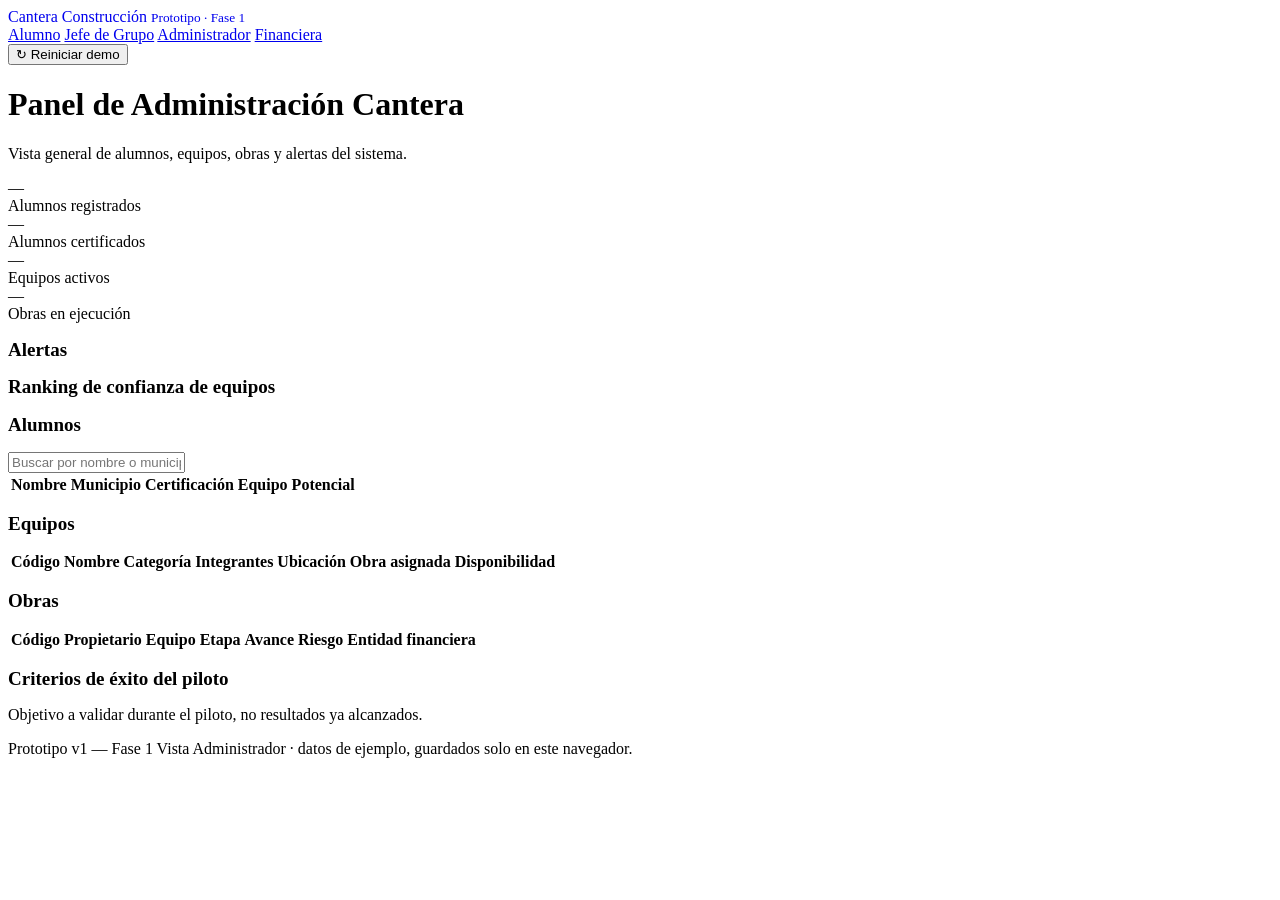
==== admin.html @ 1bd9206b "Add admin.html for administration panel" ====
<!DOCTYPE html>
<html lang="es-GT">
<head>
<meta charset="UTF-8">
<meta name="viewport" content="width=device-width, initial-scale=1.0">
<title>Vista Administrador — Cantera Construcción</title>
<link rel="stylesheet" href="styles.css">
</head>
<body>

<header class="site-header">
  <div class="wrap app-header-bar" style="justify-content:space-between">
    <a href="index.html" class="brand" style="text-decoration:none">Cantera Construcción <small>Prototipo · Fase 1</small></a>
    <div class="role-switch">
      <a href="alumno.html">Alumno</a>
      <a href="jefe.html">Jefe de Grupo</a>
      <a href="admin.html" class="active">Administrador</a>
      <a href="financiera.html">Financiera</a>
    </div>
    <button class="reset-demo-btn no-print">↻ Reiniciar demo</button>
  </div>
</header>

<div class="app-shell dense-view">
  <main class="app-main">
    <div class="wrap">

      <h1 class="section-title mt-8">Panel de Administración Cantera</h1>
      <p class="section-sub">Vista general de alumnos, equipos, obras y alertas del sistema.</p>

      <!-- MÉTRICAS ============================================ -->
      <div class="grid grid-4 mt-16">
        <div class="metric-card"><div class="num" id="m-alumnos">—</div><div class="label">Alumnos registrados</div></div>
        <div class="metric-card"><div class="num" id="m-certificados">—</div><div class="label">Alumnos certificados</div></div>
        <div class="metric-card"><div class="num" id="m-equipos">—</div><div class="label">Equipos activos</div></div>
        <div class="metric-card"><div class="num" id="m-obras">—</div><div class="label">Obras en ejecución</div></div>
      </div>

      <!-- ALERTAS ============================================= -->
      <div class="section" style="padding-bottom:0">
        <h2 class="section-title" style="font-size:19px">Alertas</h2>
        <div id="lista-alertas"></div>
      </div>

      <!-- RANKING DE EQUIPOS =================================== -->
      <div class="section" style="padding-bottom:0">
        <h2 class="section-title" style="font-size:19px">Ranking de confianza de equipos</h2>
        <div class="grid grid-3" id="ranking-equipos"></div>
      </div>

      <!-- ALUMNOS ============================================== -->
      <div class="section" style="padding-bottom:0">
        <div class="flex-between">
          <h2 class="section-title" style="font-size:19px">Alumnos</h2>
        </div>
        <div class="field" style="max-width:320px"><input type="text" id="buscador-alumnos" placeholder="Buscar por nombre o municipio…"></div>
        <div class="table-wrap">
          <table class="data-table">
            <thead><tr><th>Nombre</th><th>Municipio</th><th>Certificación</th><th>Equipo</th><th>Potencial</th></tr></thead>
            <tbody id="tabla-alumnos"></tbody>
          </table>
        </div>
      </div>

      <!-- EQUIPOS ============================================== -->
      <div class="section" style="padding-bottom:0">
        <h2 class="section-title" style="font-size:19px">Equipos</h2>
        <div class="table-wrap">
          <table class="data-table">
            <thead><tr><th>Código</th><th>Nombre</th><th>Categoría</th><th>Integrantes</th><th>Ubicación</th><th>Obra asignada</th><th>Disponibilidad</th></tr></thead>
            <tbody id="tabla-equipos"></tbody>
          </table>
        </div>
      </div>

      <!-- OBRAS ================================================ -->
      <div class="section">
        <h2 class="section-title" style="font-size:19px">Obras</h2>
        <div class="table-wrap">
          <table class="data-table">
            <thead><tr><th>Código</th><th>Propietario</th><th>Equipo</th><th>Etapa</th><th>Avance</th><th>Riesgo</th><th>Entidad financiera</th></tr></thead>
            <tbody id="tabla-obras"></tbody>
          </table>
        </div>
      </div>

      <!-- CRITERIOS DE ÉXITO ==================================== -->
      <div class="section" style="padding-top:0">
        <h2 class="section-title" style="font-size:19px">Criterios de éxito del piloto</h2>
        <ul class="success-criteria" id="success-list"></ul>
        <p class="hypothesis-note">Objetivo a validar durante el piloto, no resultados ya alcanzados.</p>
      </div>

    </div>
  </main>

  <footer class="app-footer">
    <span class="tag">Prototipo v1 — Fase 1</span> Vista Administrador · datos de ejemplo, guardados solo en este navegador.
  </footer>
</div>

<script src="data.js"></script>
<script src="common.js"></script>
<script src="admin.js"></script>
</body>
</html>
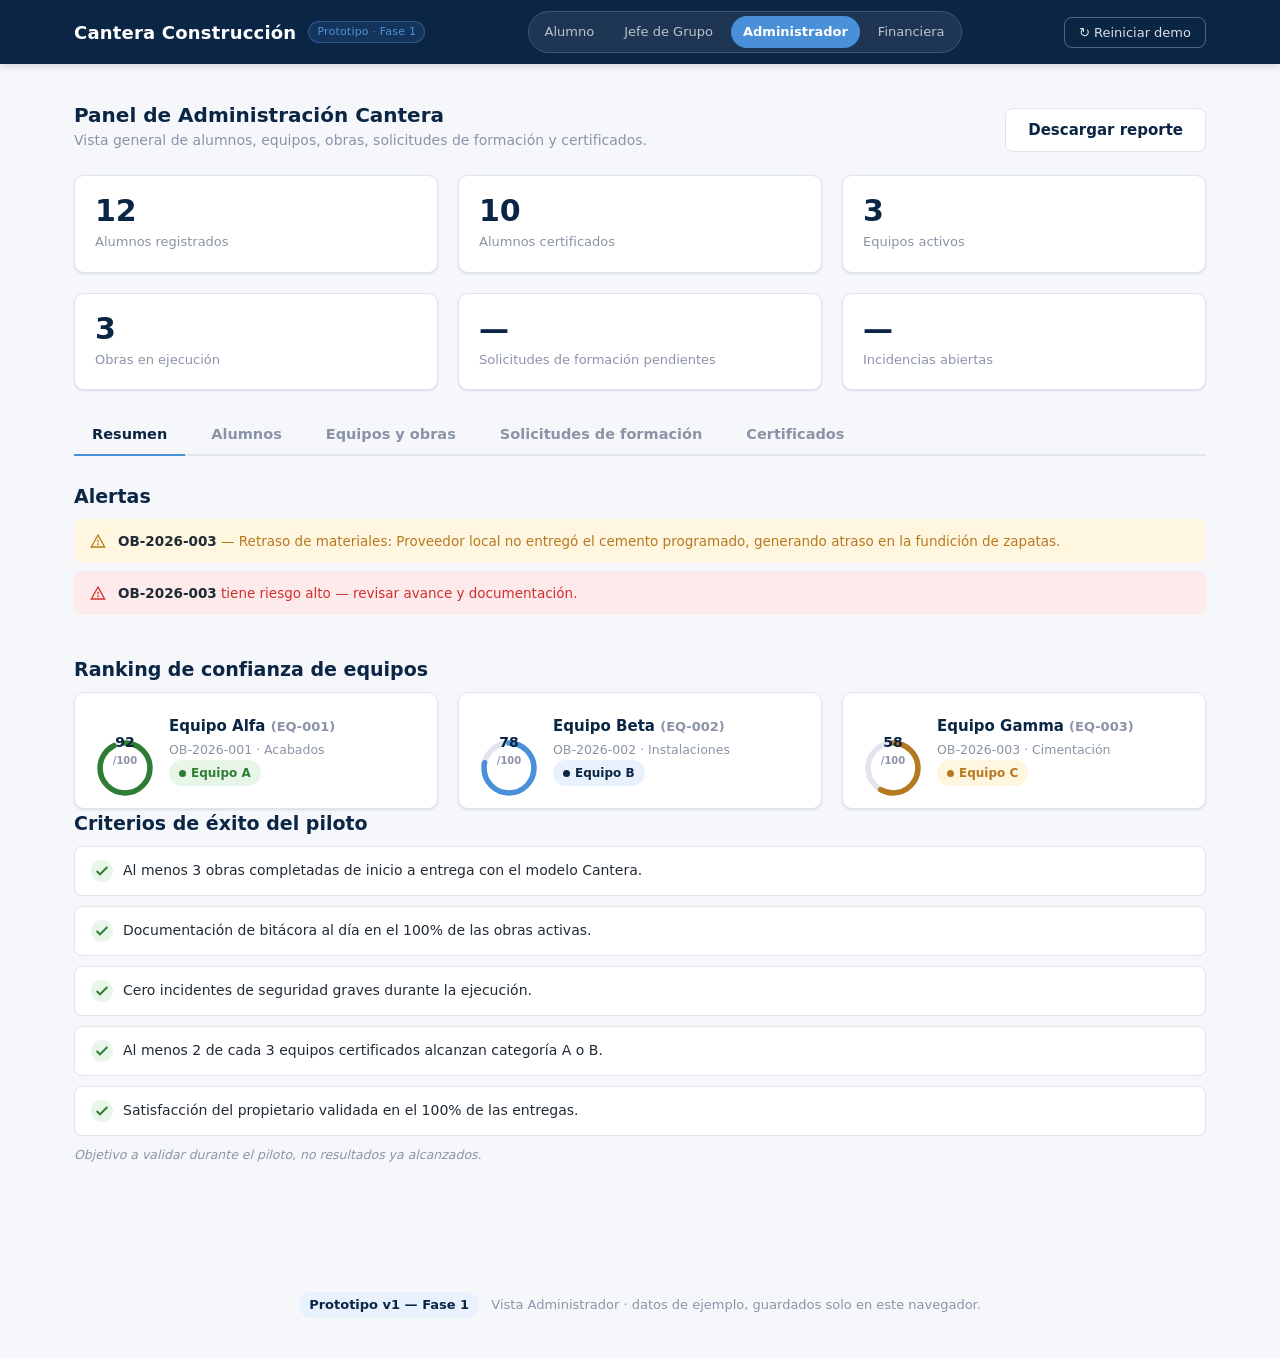
==== commit 29f599ab: "Update admin.html to improve layout and functionality" ====
--- a/admin.html
+++ b/admin.html
@@ -8,7 +8,7 @@
 </head>
 <body>
 
-<header class="site-header">
+<header class="site-header no-print">
   <div class="wrap app-header-bar" style="justify-content:space-between">
     <a href="index.html" class="brand" style="text-decoration:none">Cantera Construcción <small>Prototipo · Fase 1</small></a>
     <div class="role-switch">
@@ -22,79 +22,130 @@
 </header>
 
 <div class="app-shell dense-view">
-  <main class="app-main">
+  <main class="app-main no-print">
     <div class="wrap">
 
-      <h1 class="section-title mt-8">Panel de Administración Cantera</h1>
-      <p class="section-sub">Vista general de alumnos, equipos, obras y alertas del sistema.</p>
+      <div class="flex-between mt-8">
+        <div>
+          <h1 class="section-title mb-0">Panel de Administración Cantera</h1>
+          <p class="section-sub" style="margin-bottom:8px">Vista general de alumnos, equipos, obras, solicitudes de formación y certificados.</p>
+        </div>
+        <button id="btn-descargar-reporte" class="btn btn-secondary no-print">Descargar reporte</button>
+      </div>
 
       <!-- MÉTRICAS ============================================ -->
-      <div class="grid grid-4 mt-16">
+      <div class="grid grid-3 mt-16" id="grid-metricas">
         <div class="metric-card"><div class="num" id="m-alumnos">—</div><div class="label">Alumnos registrados</div></div>
         <div class="metric-card"><div class="num" id="m-certificados">—</div><div class="label">Alumnos certificados</div></div>
         <div class="metric-card"><div class="num" id="m-equipos">—</div><div class="label">Equipos activos</div></div>
         <div class="metric-card"><div class="num" id="m-obras">—</div><div class="label">Obras en ejecución</div></div>
+        <div class="metric-card"><div class="num" id="m-solicitudes">—</div><div class="label">Solicitudes de formación pendientes</div></div>
+        <div class="metric-card"><div class="num" id="m-incidencias">—</div><div class="label">Incidencias abiertas</div></div>
       </div>
 
-      <!-- ALERTAS ============================================= -->
-      <div class="section" style="padding-bottom:0">
-        <h2 class="section-title" style="font-size:19px">Alertas</h2>
-        <div id="lista-alertas"></div>
+      <!-- MENÚ DE PESTAÑAS ==================================== -->
+      <div class="tabs mt-24">
+        <button class="tab-btn active" data-tab="tab-resumen">Resumen</button>
+        <button class="tab-btn" data-tab="tab-alumnos">Alumnos</button>
+        <button class="tab-btn" data-tab="tab-equipos-obras">Equipos y obras</button>
+        <button class="tab-btn" data-tab="tab-solicitudes">Solicitudes de formación</button>
+        <button class="tab-btn" data-tab="tab-certificados">Certificados</button>
       </div>
 
-      <!-- RANKING DE EQUIPOS =================================== -->
-      <div class="section" style="padding-bottom:0">
-        <h2 class="section-title" style="font-size:19px">Ranking de confianza de equipos</h2>
-        <div class="grid grid-3" id="ranking-equipos"></div>
-      </div>
-
-      <!-- ALUMNOS ============================================== -->
-      <div class="section" style="padding-bottom:0">
-        <div class="flex-between">
-          <h2 class="section-title" style="font-size:19px">Alumnos</h2>
+      <!-- TAB: RESUMEN ======================================= -->
+      <div class="tab-panel active" id="tab-resumen">
+        <div class="section" style="padding-top:0;padding-bottom:0">
+          <h2 class="section-title" style="font-size:19px">Alertas</h2>
+          <div id="lista-alertas"></div>
         </div>
-        <div class="field" style="max-width:320px"><input type="text" id="buscador-alumnos" placeholder="Buscar por nombre o municipio…"></div>
-        <div class="table-wrap">
-          <table class="data-table">
-            <thead><tr><th>Nombre</th><th>Municipio</th><th>Certificación</th><th>Equipo</th><th>Potencial</th></tr></thead>
-            <tbody id="tabla-alumnos"></tbody>
-          </table>
+        <div class="section" style="padding-bottom:0">
+          <h2 class="section-title" style="font-size:19px">Ranking de confianza de equipos</h2>
+          <div class="grid grid-3" id="ranking-equipos"></div>
+        </div>
+        <div class="section" style="padding-top:0">
+          <h2 class="section-title" style="font-size:19px">Criterios de éxito del piloto</h2>
+          <ul class="success-criteria" id="success-list"></ul>
+          <p class="hypothesis-note">Objetivo a validar durante el piloto, no resultados ya alcanzados.</p>
         </div>
       </div>
 
-      <!-- EQUIPOS ============================================== -->
-      <div class="section" style="padding-bottom:0">
-        <h2 class="section-title" style="font-size:19px">Equipos</h2>
-        <div class="table-wrap">
-          <table class="data-table">
-            <thead><tr><th>Código</th><th>Nombre</th><th>Categoría</th><th>Integrantes</th><th>Ubicación</th><th>Obra asignada</th><th>Disponibilidad</th></tr></thead>
-            <tbody id="tabla-equipos"></tbody>
-          </table>
+      <!-- TAB: ALUMNOS ======================================== -->
+      <div class="tab-panel" id="tab-alumnos">
+        <div class="section" style="padding-top:0">
+          <div class="flex-between">
+            <h2 class="section-title" style="font-size:19px">Alumnos</h2>
+          </div>
+          <div class="field" style="max-width:320px"><input type="text" id="buscador-alumnos" placeholder="Buscar por nombre o municipio…"></div>
+          <div class="table-wrap">
+            <table class="data-table">
+              <thead><tr><th>Nombre</th><th>Municipio</th><th>Certificación</th><th>Equipo</th><th>Progreso</th><th>Potencial</th><th></th></tr></thead>
+              <tbody id="tabla-alumnos"></tbody>
+            </table>
+          </div>
         </div>
       </div>
 
-      <!-- OBRAS ================================================ -->
-      <div class="section">
-        <h2 class="section-title" style="font-size:19px">Obras</h2>
-        <div class="table-wrap">
-          <table class="data-table">
-            <thead><tr><th>Código</th><th>Propietario</th><th>Equipo</th><th>Etapa</th><th>Avance</th><th>Riesgo</th><th>Entidad financiera</th></tr></thead>
-            <tbody id="tabla-obras"></tbody>
-          </table>
+      <!-- TAB: EQUIPOS Y OBRAS ================================ -->
+      <div class="tab-panel" id="tab-equipos-obras">
+        <div class="section" style="padding-top:0;padding-bottom:0">
+          <h2 class="section-title" style="font-size:19px">Equipos</h2>
+          <div class="table-wrap">
+            <table class="data-table">
+              <thead><tr><th>Código</th><th>Nombre</th><th>Categoría</th><th>Integrantes</th><th>Ubicación</th><th>Obra asignada</th><th>Disponibilidad</th></tr></thead>
+              <tbody id="tabla-equipos"></tbody>
+            </table>
+          </div>
+        </div>
+        <div class="section" style="padding-top:0">
+          <h2 class="section-title" style="font-size:19px">Obras</h2>
+          <div class="table-wrap">
+            <table class="data-table">
+              <thead><tr><th>Código</th><th>Propietario</th><th>Equipo</th><th>Etapa</th><th>Avance</th><th>Riesgo</th><th>Entidad financiera</th></tr></thead>
+              <tbody id="tabla-obras"></tbody>
+            </table>
+          </div>
         </div>
       </div>
 
-      <!-- CRITERIOS DE ÉXITO ==================================== -->
-      <div class="section" style="padding-top:0">
-        <h2 class="section-title" style="font-size:19px">Criterios de éxito del piloto</h2>
-        <ul class="success-criteria" id="success-list"></ul>
-        <p class="hypothesis-note">Objetivo a validar durante el piloto, no resultados ya alcanzados.</p>
+      <!-- TAB: SOLICITUDES DE FORMACIÓN ======================= -->
+      <div class="tab-panel" id="tab-solicitudes">
+        <div class="section" style="padding-top:0">
+          <h2 class="section-title" style="font-size:19px">Solicitudes de formación adicional</h2>
+          <p class="section-sub" style="margin-bottom:16px">Cursos del catálogo solicitados por los alumnos desde su vista. Aprueba el inicio y marca su finalización.</p>
+          <div id="lista-solicitudes"></div>
+        </div>
+      </div>
+
+      <!-- TAB: CERTIFICADOS ==================================== -->
+      <div class="tab-panel" id="tab-certificados">
+        <div class="section" style="padding-top:0;padding-bottom:0">
+          <h2 class="section-title" style="font-size:19px">Certificación principal</h2>
+          <p class="section-sub" style="margin-bottom:16px">Alumnos que ya cuentan con el certificado avalado por Cantera Construcción.</p>
+          <div class="table-wrap">
+            <table class="data-table">
+              <thead><tr><th>Código de certificado</th><th>Alumno</th><th>Municipio</th><th>Nota promedio</th><th>Horas completadas</th></tr></thead>
+              <tbody id="tabla-certificados"></tbody>
+            </table>
+          </div>
+        </div>
+        <div class="section" style="padding-top:24px">
+          <h2 class="section-title" style="font-size:19px">Certificaciones de especialización</h2>
+          <p class="section-sub" style="margin-bottom:16px">Cursos adicionales del catálogo ya completados por los alumnos.</p>
+          <div class="table-wrap">
+            <table class="data-table">
+              <thead><tr><th>Código de certificado</th><th>Alumno</th><th>Curso</th><th>Nota</th><th>Fecha</th></tr></thead>
+              <tbody id="tabla-certificados-esp"></tbody>
+            </table>
+          </div>
+        </div>
       </div>
 
     </div>
   </main>
 
-  <footer class="app-footer">
+  <div class="only-print" id="reporte-imprimible"></div>
+
+  <footer class="app-footer no-print">
     <span class="tag">Prototipo v1 — Fase 1</span> Vista Administrador · datos de ejemplo, guardados solo en este navegador.
   </footer>
 </div>
--- a/styles.css
+++ b/styles.css
@@ -0,0 +1,822 @@
+/* =========================================================
+   CANTERA CONSTRUCCIÓN — HOJA DE ESTILOS COMPARTIDA
+   Prototipo v1 — Fase 1
+   Cero dependencias externas (sin CDN, sin fuentes externas).
+   Estructura del archivo (busca estos anclas al editar):
+   1. VARIABLES DE MARCA
+   2. RESET Y BASE
+   3. LAYOUT GENERAL
+   4. HEADER / NAV COMPARTIDO
+   5. BOTONES
+   6. TARJETAS
+   7. BADGES DE ESTADO
+   8. BARRAS DE PROGRESO
+   9. TABLAS
+   10. SCORE CIRCULAR (RANKING)
+   11. FORMULARIOS
+   12. LANDING PAGE (secciones públicas)
+   13. VISTAS MOBILE-FIRST (alumno / jefe de grupo)
+   14. VISTAS DESKTOP-FIRST (admin / financiera)
+   15. UTILIDADES
+   16. IMPRESIÓN (reporte descargable)
+   17. RESPONSIVE
+   ========================================================= */
+
+/* 1. VARIABLES DE MARCA ================================= */
+:root {
+  --navy: #0B2545;
+  --navy-dark: #081a33;
+  --sky: #4A90D9;
+  --sky-light: #E8F1FC;
+  --white: #FFFFFF;
+  --gray-bg: #F5F7FA;
+  --gray-border: #E1E6ED;
+  --gray-mid: #8A94A6;
+  --text: #212B36;
+  --green: #2E7D32;
+  --green-bg: #E8F5E9;
+  --yellow: #B7791F;
+  --yellow-bg: #FFF6E0;
+  --red: #D32F2F;
+  --red-bg: #FDEAEA;
+
+  --radius: 10px;
+  --shadow: 0 1px 3px rgba(11,37,69,0.08), 0 1px 2px rgba(11,37,69,0.06);
+  --shadow-lg: 0 8px 24px rgba(11,37,69,0.12);
+  --font: -apple-system, BlinkMacSystemFont, "Segoe UI", system-ui, Roboto, Helvetica, Arial, sans-serif;
+}
+
+/* 2. RESET Y BASE ======================================== */
+* { box-sizing: border-box; }
+html, body { margin: 0; padding: 0; }
+body {
+  font-family: var(--font);
+  color: var(--text);
+  background: var(--gray-bg);
+  line-height: 1.5;
+  -webkit-font-smoothing: antialiased;
+}
+h1, h2, h3, h4, p, ul, ol { margin: 0 0 0.6em 0; }
+a { color: var(--sky); text-decoration: none; }
+a:hover { text-decoration: underline; }
+img, svg { max-width: 100%; display: block; }
+button { font-family: inherit; cursor: pointer; }
+
+/* 3. LAYOUT GENERAL ====================================== */
+.wrap {
+  max-width: 1180px;
+  margin: 0 auto;
+  padding: 0 24px;
+}
+.section { padding: 64px 0; }
+.section-title {
+  font-size: 28px;
+  font-weight: 700;
+  color: var(--navy);
+  margin-bottom: 8px;
+}
+.section-sub {
+  color: var(--gray-mid);
+  font-size: 16px;
+  max-width: 640px;
+  margin-bottom: 36px;
+}
+.grid {
+  display: grid;
+  gap: 20px;
+}
+.grid-2 { grid-template-columns: repeat(2, 1fr); }
+.grid-3 { grid-template-columns: repeat(3, 1fr); }
+.grid-4 { grid-template-columns: repeat(4, 1fr); }
+
+/* 4. HEADER / NAV COMPARTIDO ============================= */
+.site-header {
+  background: var(--navy);
+  color: var(--white);
+  position: sticky;
+  top: 0;
+  z-index: 50;
+  box-shadow: 0 2px 8px rgba(0,0,0,0.15);
+}
+.site-header .wrap {
+  display: flex;
+  align-items: center;
+  justify-content: space-between;
+  height: 64px;
+}
+.brand {
+  font-weight: 800;
+  font-size: 18px;
+  color: var(--white);
+  letter-spacing: 0.2px;
+  display: flex;
+  align-items: center;
+  gap: 8px;
+}
+.brand small {
+  font-weight: 500;
+  font-size: 11px;
+  color: var(--sky);
+  background: rgba(74,144,217,0.15);
+  border: 1px solid rgba(74,144,217,0.4);
+  border-radius: 20px;
+  padding: 2px 8px;
+  margin-left: 4px;
+}
+.main-nav {
+  display: flex;
+  align-items: center;
+  gap: 22px;
+  font-size: 14px;
+}
+.main-nav a { color: rgba(255,255,255,0.85); }
+.main-nav a:hover { color: var(--white); text-decoration: none; }
+
+/* Selector de rol dentro de la app demo */
+.role-switch {
+  display: flex;
+  align-items: center;
+  gap: 6px;
+  background: rgba(255,255,255,0.08);
+  border: 1px solid rgba(255,255,255,0.15);
+  border-radius: 999px;
+  padding: 4px;
+}
+.role-switch a {
+  color: rgba(255,255,255,0.7);
+  font-size: 13px;
+  padding: 6px 12px;
+  border-radius: 999px;
+}
+.role-switch a.active {
+  background: var(--sky);
+  color: var(--white);
+  font-weight: 600;
+  text-decoration: none;
+}
+.role-switch a:hover { text-decoration: none; color: var(--white); }
+
+.app-header-bar {
+  display: flex;
+  align-items: center;
+  gap: 16px;
+}
+.reset-demo-btn {
+  background: transparent;
+  border: 1px solid rgba(255,255,255,0.3);
+  color: rgba(255,255,255,0.85);
+  font-size: 13px;
+  padding: 7px 14px;
+  border-radius: 8px;
+}
+.reset-demo-btn:hover { background: rgba(255,255,255,0.1); color: var(--white); }
+
+.app-footer {
+  text-align: center;
+  padding: 28px 0 40px;
+  color: var(--gray-mid);
+  font-size: 13px;
+}
+.app-footer .tag {
+  display: inline-block;
+  background: var(--sky-light);
+  color: var(--navy);
+  border-radius: 999px;
+  padding: 3px 10px;
+  font-weight: 600;
+  margin-right: 8px;
+}
+
+/* 5. BOTONES ============================================= */
+.btn {
+  display: inline-flex;
+  align-items: center;
+  justify-content: center;
+  gap: 8px;
+  border: none;
+  border-radius: 8px;
+  padding: 12px 22px;
+  font-size: 15px;
+  font-weight: 600;
+  text-decoration: none;
+  transition: transform 0.05s ease, box-shadow 0.15s ease;
+}
+.btn:hover { text-decoration: none; }
+.btn:active { transform: translateY(1px); }
+.btn-primary { background: var(--sky); color: var(--white); }
+.btn-primary:hover { background: #3d7fc4; }
+.btn-secondary { background: var(--white); color: var(--navy); border: 1.5px solid var(--gray-border); }
+.btn-secondary:hover { border-color: var(--sky); }
+.btn-ghost { background: transparent; color: var(--navy); border: 1.5px solid var(--navy); }
+.btn-lg { padding: 16px 30px; font-size: 16px; border-radius: 10px; }
+.btn-block { width: 100%; }
+.btn-sm { padding: 8px 14px; font-size: 13px; border-radius: 7px; }
+
+/* 6. TARJETAS ============================================ */
+.card {
+  background: var(--white);
+  border: 1px solid var(--gray-border);
+  border-radius: var(--radius);
+  box-shadow: var(--shadow);
+  padding: 22px;
+}
+.card-title {
+  font-size: 15px;
+  font-weight: 700;
+  color: var(--navy);
+  margin-bottom: 14px;
+  display: flex;
+  align-items: center;
+  gap: 8px;
+}
+.card-hover { transition: box-shadow 0.15s ease, transform 0.1s ease; }
+.card-hover:hover { box-shadow: var(--shadow-lg); transform: translateY(-2px); }
+
+.metric-card {
+  background: var(--white);
+  border: 1px solid var(--gray-border);
+  border-radius: var(--radius);
+  padding: 20px;
+  box-shadow: var(--shadow);
+}
+.metric-card .num {
+  font-size: 30px;
+  font-weight: 800;
+  color: var(--navy);
+  line-height: 1;
+  margin-bottom: 6px;
+}
+.metric-card .label {
+  font-size: 13px;
+  color: var(--gray-mid);
+  font-weight: 500;
+}
+
+.featured-card {
+  border: 1.5px solid var(--sky);
+  background: linear-gradient(180deg, var(--sky-light) 0%, var(--white) 60%);
+}
+
+/* 7. BADGES DE ESTADO ===================================== */
+.badge {
+  display: inline-flex;
+  align-items: center;
+  gap: 5px;
+  font-size: 12px;
+  font-weight: 700;
+  padding: 4px 10px;
+  border-radius: 999px;
+  white-space: nowrap;
+}
+.badge::before {
+  content: "";
+  width: 7px;
+  height: 7px;
+  border-radius: 50%;
+  background: currentColor;
+}
+.badge-green { background: var(--green-bg); color: var(--green); }
+.badge-yellow { background: var(--yellow-bg); color: var(--yellow); }
+.badge-red { background: var(--red-bg); color: var(--red); }
+.badge-gray { background: var(--gray-bg); color: var(--gray-mid); }
+.badge-sky { background: var(--sky-light); color: var(--navy); }
+
+/* 8. BARRAS DE PROGRESO ==================================== */
+.progress {
+  background: var(--gray-bg);
+  border-radius: 999px;
+  height: 10px;
+  overflow: hidden;
+  width: 100%;
+}
+.progress > span {
+  display: block;
+  height: 100%;
+  border-radius: 999px;
+  background: var(--sky);
+}
+.progress.green > span { background: var(--green); }
+.progress.yellow > span { background: var(--yellow); }
+.progress.red > span { background: var(--red); }
+.progress-row {
+  display: flex;
+  align-items: center;
+  gap: 10px;
+}
+.progress-row .progress { flex: 1; }
+.progress-row .pct { font-size: 13px; font-weight: 700; color: var(--navy); min-width: 38px; text-align: right; }
+
+/* 9. TABLAS =============================================== */
+.table-wrap { overflow-x: auto; border: 1px solid var(--gray-border); border-radius: var(--radius); background: var(--white); }
+table.data-table { width: 100%; border-collapse: collapse; font-size: 14px; min-width: 640px; }
+table.data-table th {
+  text-align: left;
+  background: var(--gray-bg);
+  color: var(--gray-mid);
+  font-size: 12px;
+  text-transform: uppercase;
+  letter-spacing: 0.4px;
+  padding: 12px 16px;
+  border-bottom: 1px solid var(--gray-border);
+}
+table.data-table td {
+  padding: 13px 16px;
+  border-bottom: 1px solid var(--gray-border);
+  vertical-align: middle;
+}
+table.data-table tr:last-child td { border-bottom: none; }
+table.data-table tr:hover td { background: var(--gray-bg); }
+
+/* 10. SCORE CIRCULAR (RANKING) ============================ */
+.score-ring { position: relative; width: 92px; height: 92px; }
+.score-ring svg { transform: rotate(-90deg); }
+.score-ring circle { fill: none; stroke-width: 9; }
+.score-ring .track { stroke: var(--gray-border); }
+.score-ring .value { stroke-linecap: round; transition: stroke-dasharray 0.4s ease; }
+.score-ring .num {
+  position: absolute; inset: 0;
+  display: flex; align-items: center; justify-content: center;
+  flex-direction: column;
+  font-weight: 800; color: var(--navy); font-size: 20px;
+}
+.score-ring .num small { font-size: 10px; font-weight: 600; color: var(--gray-mid); }
+.score-ring.sm { width: 56px; height: 56px; }
+.score-ring.sm .num { font-size: 14px; }
+
+/* 11. FORMULARIOS ========================================== */
+.field { margin-bottom: 16px; }
+.field label { display: block; font-size: 13px; font-weight: 600; color: var(--navy); margin-bottom: 6px; }
+.field input, .field select, .field textarea {
+  width: 100%;
+  border: 1.5px solid var(--gray-border);
+  border-radius: 8px;
+  padding: 11px 13px;
+  font-size: 14px;
+  font-family: inherit;
+  color: var(--text);
+  background: var(--white);
+}
+.field input:focus, .field select:focus, .field textarea:focus {
+  outline: none; border-color: var(--sky);
+}
+.field textarea { resize: vertical; min-height: 80px; }
+.field-hint { font-size: 12px; color: var(--gray-mid); margin-top: 5px; }
+.field-row { display: flex; gap: 14px; }
+.field-row .field { flex: 1; }
+.checkbox-row { display: flex; align-items: center; gap: 8px; font-size: 14px; }
+.checkbox-row input { width: auto; }
+
+/* 12. LANDING PAGE ========================================= */
+.hero {
+  background: linear-gradient(160deg, var(--navy) 0%, var(--navy-dark) 100%);
+  color: var(--white);
+  padding: 90px 0 80px;
+}
+.hero .eyebrow {
+  color: var(--sky);
+  font-weight: 700;
+  font-size: 13px;
+  text-transform: uppercase;
+  letter-spacing: 1px;
+  margin-bottom: 14px;
+}
+.hero h1 {
+  font-size: 42px;
+  line-height: 1.15;
+  max-width: 780px;
+  margin-bottom: 18px;
+  font-weight: 800;
+}
+.hero p.lead {
+  font-size: 18px;
+  color: rgba(255,255,255,0.82);
+  max-width: 620px;
+  margin-bottom: 30px;
+}
+.hero-ctas { display: flex; gap: 14px; flex-wrap: wrap; }
+
+.stat-strip {
+  background: var(--white);
+  border-bottom: 1px solid var(--gray-border);
+  padding: 26px 0;
+}
+.stat-strip .grid-4 > div { text-align: center; }
+.stat-strip .stat-num { font-size: 24px; font-weight: 800; color: var(--navy); }
+.stat-strip .stat-label { font-size: 12.5px; color: var(--gray-mid); }
+
+.risk-item {
+  display: flex;
+  gap: 12px;
+  align-items: flex-start;
+  padding: 16px;
+  background: var(--white);
+  border: 1px solid var(--gray-border);
+  border-radius: var(--radius);
+}
+.risk-item .icon {
+  flex-shrink: 0;
+  width: 34px; height: 34px;
+  border-radius: 8px;
+  background: var(--red-bg);
+  color: var(--red);
+  display: flex; align-items: center; justify-content: center;
+}
+.risk-item h4 { font-size: 14.5px; margin-bottom: 4px; color: var(--navy); }
+.risk-item p { font-size: 13.5px; color: var(--gray-mid); margin: 0; }
+
+.flow-steps {
+  display: grid;
+  grid-template-columns: repeat(5, 1fr);
+  gap: 14px;
+}
+.flow-step {
+  background: var(--white);
+  border: 1px solid var(--gray-border);
+  border-radius: var(--radius);
+  padding: 18px 14px;
+  text-align: center;
+  position: relative;
+}
+.flow-step .n {
+  width: 30px; height: 30px;
+  border-radius: 50%;
+  background: var(--navy);
+  color: var(--white);
+  font-weight: 700; font-size: 13px;
+  display: flex; align-items: center; justify-content: center;
+  margin: 0 auto 10px;
+}
+.flow-step h4 { font-size: 13.5px; margin-bottom: 4px; color: var(--navy); }
+.flow-step p { font-size: 12px; color: var(--gray-mid); margin: 0; }
+
+.tabs {
+  display: flex;
+  gap: 8px;
+  border-bottom: 2px solid var(--gray-border);
+  margin-bottom: 26px;
+}
+.tab-btn {
+  background: none; border: none;
+  padding: 12px 18px;
+  font-size: 14.5px;
+  font-weight: 600;
+  color: var(--gray-mid);
+  border-bottom: 2px solid transparent;
+  margin-bottom: -2px;
+}
+.tab-btn.active { color: var(--navy); border-bottom-color: var(--sky); }
+.tab-panel { display: none; }
+.tab-panel.active { display: block; }
+
+.ai-grid { display: grid; grid-template-columns: repeat(5, 1fr); gap: 16px; }
+.ai-item {
+  background: var(--white);
+  border: 1px solid var(--gray-border);
+  border-radius: var(--radius);
+  padding: 18px;
+  text-align: center;
+}
+.ai-item .icon { color: var(--sky); margin: 0 auto 10px; width: 30px; height: 30px; }
+.ai-item h4 { font-size: 13.5px; color: var(--navy); margin-bottom: 6px; }
+.ai-item p { font-size: 12px; color: var(--gray-mid); margin: 0; }
+.ai-note {
+  margin-top: 22px;
+  background: var(--sky-light);
+  border: 1px solid var(--sky);
+  border-radius: var(--radius);
+  padding: 16px 20px;
+  font-size: 14px;
+  color: var(--navy);
+  font-weight: 600;
+  text-align: center;
+}
+
+.featured-story {
+  display: grid;
+  grid-template-columns: 120px 1fr;
+  gap: 22px;
+  align-items: center;
+}
+.avatar {
+  width: 100px; height: 100px;
+  border-radius: 50%;
+  background: var(--sky);
+  color: var(--white);
+  font-size: 34px;
+  font-weight: 800;
+  display: flex; align-items: center; justify-content: center;
+}
+.avatar.sm { width: 44px; height: 44px; font-size: 16px; }
+
+.success-criteria { list-style: none; padding: 0; margin: 0; display: grid; gap: 10px; }
+.success-criteria li {
+  display: flex; align-items: center; gap: 10px;
+  background: var(--white);
+  border: 1px solid var(--gray-border);
+  border-radius: 8px;
+  padding: 13px 16px;
+  font-size: 14px;
+}
+.success-criteria li .check {
+  width: 22px; height: 22px; border-radius: 50%;
+  background: var(--green-bg); color: var(--green);
+  display: flex; align-items: center; justify-content: center;
+  flex-shrink: 0;
+}
+.hypothesis-note {
+  font-size: 12.5px;
+  color: var(--gray-mid);
+  font-style: italic;
+  margin-top: 10px;
+}
+
+.cta-band {
+  background: var(--navy);
+  color: var(--white);
+  padding: 70px 0;
+}
+.cta-band .card {
+  background: var(--white);
+  color: var(--text);
+  max-width: 560px;
+  margin: 0 auto;
+}
+
+.site-footer {
+  background: var(--navy-dark);
+  color: rgba(255,255,255,0.6);
+  padding: 34px 0;
+  font-size: 13px;
+}
+.site-footer .wrap { display: flex; justify-content: space-between; align-items: center; flex-wrap: wrap; gap: 10px; }
+
+/* 13. VISTAS MOBILE-FIRST (alumno / jefe de grupo) ========= */
+.app-shell { min-height: 100vh; display: flex; flex-direction: column; }
+.app-main { flex: 1; padding: 28px 0 60px; }
+
+.simple-view .card { margin-bottom: 18px; }
+.simple-view .btn-lg { font-size: 16px; }
+.module-item {
+  display: flex; align-items: center; gap: 14px;
+  padding: 14px;
+  border: 1px solid var(--gray-border);
+  border-radius: 10px;
+  margin-bottom: 10px;
+  background: var(--white);
+}
+.module-item .status-dot {
+  width: 34px; height: 34px; border-radius: 50%;
+  display: flex; align-items: center; justify-content: center;
+  flex-shrink: 0; font-size: 16px; font-weight: 800;
+}
+.module-item .status-dot.completado { background: var(--green-bg); color: var(--green); }
+.module-item .status-dot.en_curso { background: var(--yellow-bg); color: var(--yellow); }
+.module-item .status-dot.pendiente { background: var(--gray-bg); color: var(--gray-mid); }
+.module-item .info { flex: 1; }
+.module-item .info h4 { font-size: 14.5px; margin-bottom: 2px; color: var(--navy); }
+.module-item .info p { font-size: 12.5px; color: var(--gray-mid); margin: 0; }
+
+/* Acordeón de detalle de módulo (contenido + examen) */
+.module-block { margin-bottom: 10px; }
+.module-block .module-item { margin-bottom: 0; border-radius: 10px; }
+.module-block.expanded .module-item { border-radius: 10px 10px 0 0; border-bottom-color: transparent; }
+.module-detail {
+  display: none;
+  border: 1px solid var(--gray-border);
+  border-top: none;
+  border-radius: 0 0 10px 10px;
+  padding: 14px 16px 16px 62px;
+  background: var(--gray-bg);
+}
+.module-block.expanded .module-detail { display: block; }
+.content-item {
+  display: flex; align-items: center; gap: 10px;
+  padding: 8px 0;
+  font-size: 13.5px;
+  border-bottom: 1px dashed var(--gray-border);
+}
+.content-item:last-child { border-bottom: none; }
+.content-item .tag-tipo {
+  font-size: 10.5px; font-weight: 700; text-transform: uppercase; letter-spacing: 0.3px;
+  color: var(--sky); background: var(--sky-light);
+  padding: 3px 9px; border-radius: 999px;
+  flex-shrink: 0; min-width: 60px; text-align: center;
+}
+.content-item .dur { margin-left: auto; color: var(--gray-mid); font-size: 12px; flex-shrink: 0; }
+.exam-box {
+  margin-top: 12px;
+  padding: 12px 14px;
+  background: var(--white);
+  border: 1px solid var(--gray-border);
+  border-radius: 8px;
+}
+
+/* Catálogo de formaciones adicionales */
+.course-card {
+  background: var(--white);
+  border: 1px solid var(--gray-border);
+  border-radius: var(--radius);
+  padding: 18px;
+  display: flex; flex-direction: column; gap: 10px;
+}
+.course-card .course-head { display: flex; align-items: flex-start; gap: 12px; }
+.course-card .course-icon {
+  width: 40px; height: 40px; border-radius: 10px;
+  background: var(--sky-light); color: var(--sky);
+  display: flex; align-items: center; justify-content: center;
+  flex-shrink: 0;
+}
+.course-card h4 { font-size: 14.5px; color: var(--navy); margin-bottom: 2px; }
+.course-card .course-meta { font-size: 12px; color: var(--gray-mid); }
+.course-card .course-desc { font-size: 13px; color: var(--text); margin: 0; }
+.course-card .course-footer {
+  margin-top: auto;
+  display: flex; align-items: center; justify-content: space-between; gap: 10px;
+  flex-wrap: wrap;
+  padding-top: 4px;
+}
+
+/* Certificado (pantalla + versión imprimible / PDF) */
+.certificate {
+  border: 3px solid var(--navy);
+  border-radius: 14px;
+  padding: 40px 28px;
+  text-align: center;
+  background: linear-gradient(180deg, var(--sky-light) 0%, var(--white) 20%);
+  position: relative;
+}
+.certificate::before {
+  content: "";
+  position: absolute; inset: 8px;
+  border: 1px solid var(--sky);
+  border-radius: 8px;
+  pointer-events: none;
+}
+.certificate-seal {
+  width: 60px; height: 60px; margin: 0 auto 14px;
+  border-radius: 50%;
+  background: var(--navy); color: var(--white);
+  display: flex; align-items: center; justify-content: center;
+}
+.certificate-kicker { font-size: 13px; letter-spacing: 2px; color: var(--navy); font-weight: 800; margin-bottom: 4px; }
+.certificate-label { font-size: 14px; color: var(--gray-mid); margin-bottom: 18px; }
+.certificate-name { font-size: 27px; color: var(--navy); font-weight: 800; margin-bottom: 14px; }
+.certificate-body { font-size: 14.5px; max-width: 480px; margin: 0 auto 22px; color: var(--text); }
+.certificate-meta-row { display: flex; justify-content: center; gap: 40px; margin-bottom: 24px; flex-wrap: wrap; }
+.certificate-meta-row .label { display: block; font-size: 11px; text-transform: uppercase; letter-spacing: 0.4px; color: var(--gray-mid); font-weight: 700; margin-bottom: 4px; }
+.certificate-meta-row .value { display: block; font-size: 14px; color: var(--navy); font-weight: 700; }
+.certificate-sign { font-size: 12.5px; color: var(--gray-mid); border-top: 1px solid var(--gray-border); padding-top: 14px; margin-top: 6px; }
+
+.big-tap-btn {
+  display: flex; align-items: center; justify-content: center; gap: 10px;
+  width: 100%;
+  padding: 18px;
+  font-size: 16px;
+  font-weight: 700;
+  border-radius: 12px;
+  border: 2px solid var(--sky);
+  background: var(--sky-light);
+  color: var(--navy);
+  margin-bottom: 12px;
+}
+.big-tap-btn:hover { background: var(--sky); color: var(--white); }
+
+.stage-tracker { display: flex; flex-wrap: wrap; gap: 6px; }
+.stage-pill {
+  font-size: 12px;
+  padding: 7px 12px;
+  border-radius: 999px;
+  background: var(--gray-bg);
+  color: var(--gray-mid);
+  font-weight: 600;
+}
+.stage-pill.done { background: var(--green-bg); color: var(--green); }
+.stage-pill.current { background: var(--sky); color: var(--white); }
+
+.log-entry {
+  border-left: 3px solid var(--sky);
+  padding: 12px 16px;
+  background: var(--white);
+  border-radius: 0 8px 8px 0;
+  margin-bottom: 12px;
+  border-top: 1px solid var(--gray-border);
+  border-right: 1px solid var(--gray-border);
+  border-bottom: 1px solid var(--gray-border);
+}
+.log-entry .log-date { font-size: 12px; color: var(--gray-mid); font-weight: 700; }
+.log-entry .log-stage { font-size: 13.5px; font-weight: 700; color: var(--navy); margin: 2px 0 6px; }
+.log-entry p { font-size: 13.5px; margin: 0 0 6px; }
+.log-meta { display: flex; gap: 14px; flex-wrap: wrap; font-size: 12px; color: var(--gray-mid); }
+
+/* 14. VISTAS DESKTOP-FIRST (admin / financiera) ============ */
+.dense-view .section { padding: 32px 0; }
+.dense-view .section-title { font-size: 20px; }
+.dense-view .section-sub { margin-bottom: 20px; font-size: 14px; }
+
+.alert-item {
+  display: flex; align-items: center; gap: 12px;
+  padding: 12px 16px;
+  border-radius: 8px;
+  margin-bottom: 8px;
+  font-size: 13.5px;
+}
+.alert-item.high { background: var(--red-bg); color: var(--red); }
+.alert-item.medium { background: var(--yellow-bg); color: var(--yellow); }
+.alert-item strong { color: var(--text); }
+
+.team-rank-card { display: flex; align-items: center; gap: 16px; }
+.team-rank-card .info { flex: 1; }
+.team-rank-card h4 { font-size: 15px; color: var(--navy); margin-bottom: 4px; }
+.team-rank-card p { font-size: 12.5px; color: var(--gray-mid); margin: 0; }
+
+/* 15. UTILIDADES =========================================== */
+.flex { display: flex; }
+.flex-between { display: flex; align-items: center; justify-content: space-between; }
+.flex-center { display: flex; align-items: center; }
+.gap-8 { gap: 8px; } .gap-12 { gap: 12px; } .gap-16 { gap: 16px; } .gap-20 { gap: 20px; }
+.mt-8 { margin-top: 8px; } .mt-16 { margin-top: 16px; } .mt-24 { margin-top: 24px; } .mt-32 { margin-top: 32px; }
+.mb-0 { margin-bottom: 0; }
+.text-center { text-align: center; }
+.text-sm { font-size: 13px; }
+.text-mid { color: var(--gray-mid); }
+.divider { height: 1px; background: var(--gray-border); margin: 20px 0; }
+.only-print { display: none; }
+.pill-list { display: flex; flex-wrap: wrap; gap: 8px; }
+
+/* 16. IMPRESIÓN (reporte descargable) ====================== */
+@media print {
+  .site-header, .app-footer, .no-print, .site-footer { display: none !important; }
+  body { background: var(--white); }
+  .only-print { display: block; }
+  .section { padding: 12px 0; }
+  .card { box-shadow: none; border: 1px solid #ccc; }
+  .wrap { max-width: 100%; padding: 0; }
+}
+
+/* 17. RESPONSIVE ============================================ */
+@media (max-width: 960px) {
+  .grid-4 { grid-template-columns: repeat(2, 1fr); }
+  .grid-3 { grid-template-columns: 1fr; }
+  .flow-steps { grid-template-columns: repeat(2, 1fr); }
+  .ai-grid { grid-template-columns: repeat(2, 1fr); }
+  .main-nav { display: none; }
+  .hero h1 { font-size: 32px; }
+}
+@media (max-width: 640px) {
+  .grid-2, .grid-4 { grid-template-columns: 1fr; }
+  .hero h1 { font-size: 28px; }
+  .hero { padding: 50px 0 46px; }
+  .featured-story { grid-template-columns: 1fr; text-align: center; }
+  .avatar { margin: 0 auto; }
+  .field-row { flex-direction: column; gap: 0; }
+
+  /* Tablas de datos (Admin / Financiera) -> tarjetas apiladas.
+     Cada <td> recibe un atributo data-label desde el JS de la
+     página; en este ancho la tabla se convierte en una lista
+     de tarjetas por fila, mostrando "Etiqueta: valor". */
+  .table-wrap { border: none; background: none; overflow: visible; }
+  table.data-table { min-width: 0; }
+  table.data-table thead { display: none; }
+  table.data-table, table.data-table tbody, table.data-table tr, table.data-table td {
+    display: block;
+    width: 100%;
+  }
+  table.data-table tr {
+    background: var(--white);
+    border: 1px solid var(--gray-border);
+    border-radius: var(--radius);
+    box-shadow: var(--shadow);
+    margin-bottom: 12px;
+    overflow: hidden;
+  }
+  table.data-table tr:hover td { background: none; }
+  table.data-table td {
+    display: flex;
+    align-items: center;
+    justify-content: space-between;
+    gap: 14px;
+    padding: 10px 16px;
+    border-bottom: 1px solid var(--gray-border);
+    text-align: right;
+  }
+  table.data-table td:last-child { border-bottom: none; }
+  table.data-table td::before {
+    content: attr(data-label);
+    flex-shrink: 0;
+    font-size: 11px;
+    font-weight: 700;
+    text-transform: uppercase;
+    letter-spacing: 0.3px;
+    color: var(--gray-mid);
+    text-align: left;
+  }
+  table.data-table td:first-child {
+    justify-content: flex-start;
+    background: var(--gray-bg);
+    font-weight: 700;
+    font-size: 14.5px;
+    color: var(--navy);
+    text-align: left;
+  }
+  table.data-table td:first-child::before { content: none; }
+}
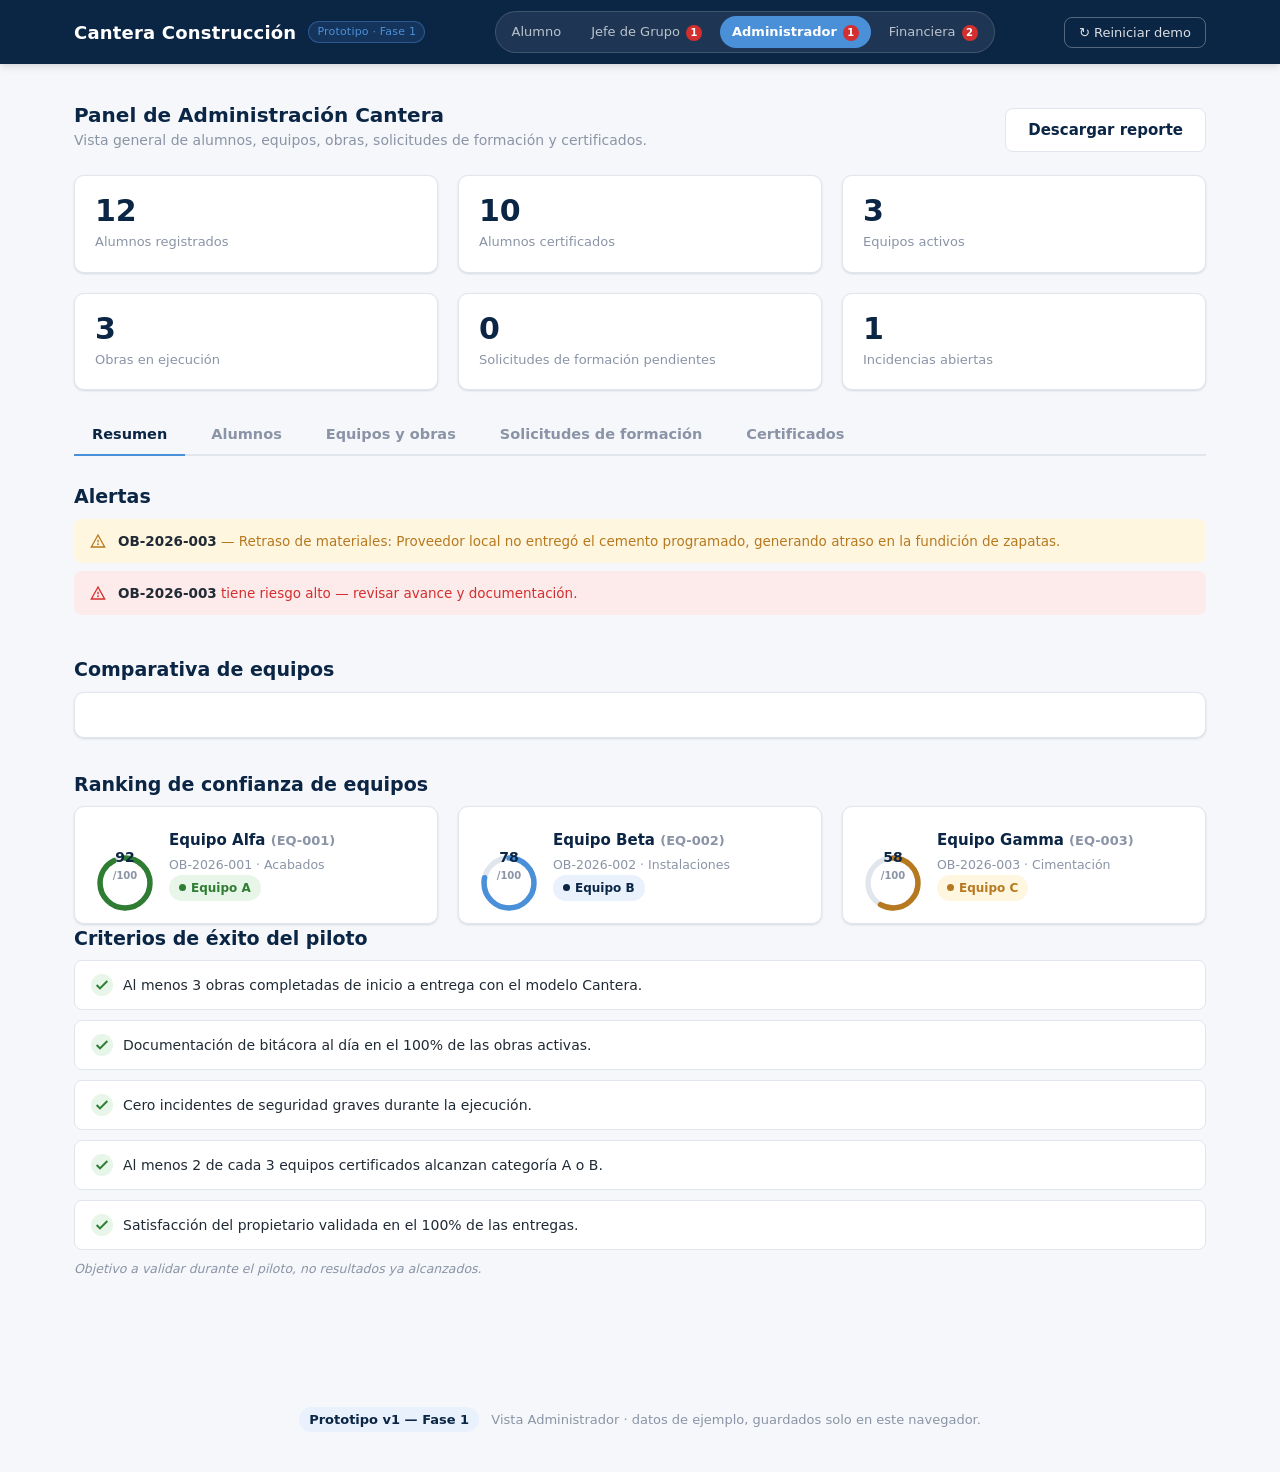
==== commit 5efb8121: "Add comparative teams section to admin.html" ====
--- a/admin.html
+++ b/admin.html
@@ -57,6 +57,10 @@
         <div class="section" style="padding-top:0;padding-bottom:0">
           <h2 class="section-title" style="font-size:19px">Alertas</h2>
           <div id="lista-alertas"></div>
+        </div>
+        <div class="section" style="padding-bottom:0">
+          <h2 class="section-title" style="font-size:19px">Comparativa de equipos</h2>
+          <div class="card" id="comparativa-equipos"></div>
         </div>
         <div class="section" style="padding-bottom:0">
           <h2 class="section-title" style="font-size:19px">Ranking de confianza de equipos</h2>
--- a/styles.css
+++ b/styles.css
@@ -728,6 +728,80 @@
 .team-rank-card .info { flex: 1; }
 .team-rank-card h4 { font-size: 15px; color: var(--navy); margin-bottom: 4px; }
 .team-rank-card p { font-size: 12.5px; color: var(--gray-mid); margin: 0; }
+
+/* 14.5 NOTIFICACIONES DE NAV Y GRÁFICAS ==================== */
+.nav-badge {
+  display: inline-flex;
+  align-items: center;
+  justify-content: center;
+  min-width: 16px;
+  height: 16px;
+  padding: 0 4px;
+  border-radius: 999px;
+  background: var(--red);
+  color: var(--white);
+  font-size: 10px;
+  font-weight: 800;
+  margin-left: 6px;
+  line-height: 1;
+}
+
+.bar-chart {
+  display: flex;
+  align-items: flex-end;
+  gap: 18px;
+  height: 180px;
+  padding: 26px 6px 0;
+}
+.bar-chart .bar-col {
+  flex: 1;
+  display: flex;
+  flex-direction: column;
+  align-items: center;
+  justify-content: flex-end;
+  height: 100%;
+}
+.bar-chart .bar {
+  width: 100%;
+  max-width: 56px;
+  min-height: 3px;
+  border-radius: 6px 6px 0 0;
+  background: var(--sky);
+  position: relative;
+}
+.bar-chart .bar .bar-value {
+  position: absolute;
+  top: -22px;
+  left: 0;
+  right: 0;
+  text-align: center;
+  font-size: 12px;
+  font-weight: 800;
+  color: var(--navy);
+}
+.bar-chart .bar-col .bar-label {
+  margin-top: 8px;
+  font-size: 12px;
+  color: var(--gray-mid);
+  text-align: center;
+}
+.bar-chart .bar.green { background: var(--green); }
+.bar-chart .bar.yellow { background: var(--yellow); }
+.bar-chart .bar.red { background: var(--red); }
+
+.line-chart-wrap {
+  background: var(--white);
+  border: 1px solid var(--gray-border);
+  border-radius: var(--radius);
+  padding: 16px;
+}
+.line-chart-empty {
+  font-size: 13px;
+  color: var(--gray-mid);
+  text-align: center;
+  padding: 30px 0;
+  margin: 0;
+}
 
 /* 15. UTILIDADES =========================================== */
 .flex { display: flex; }
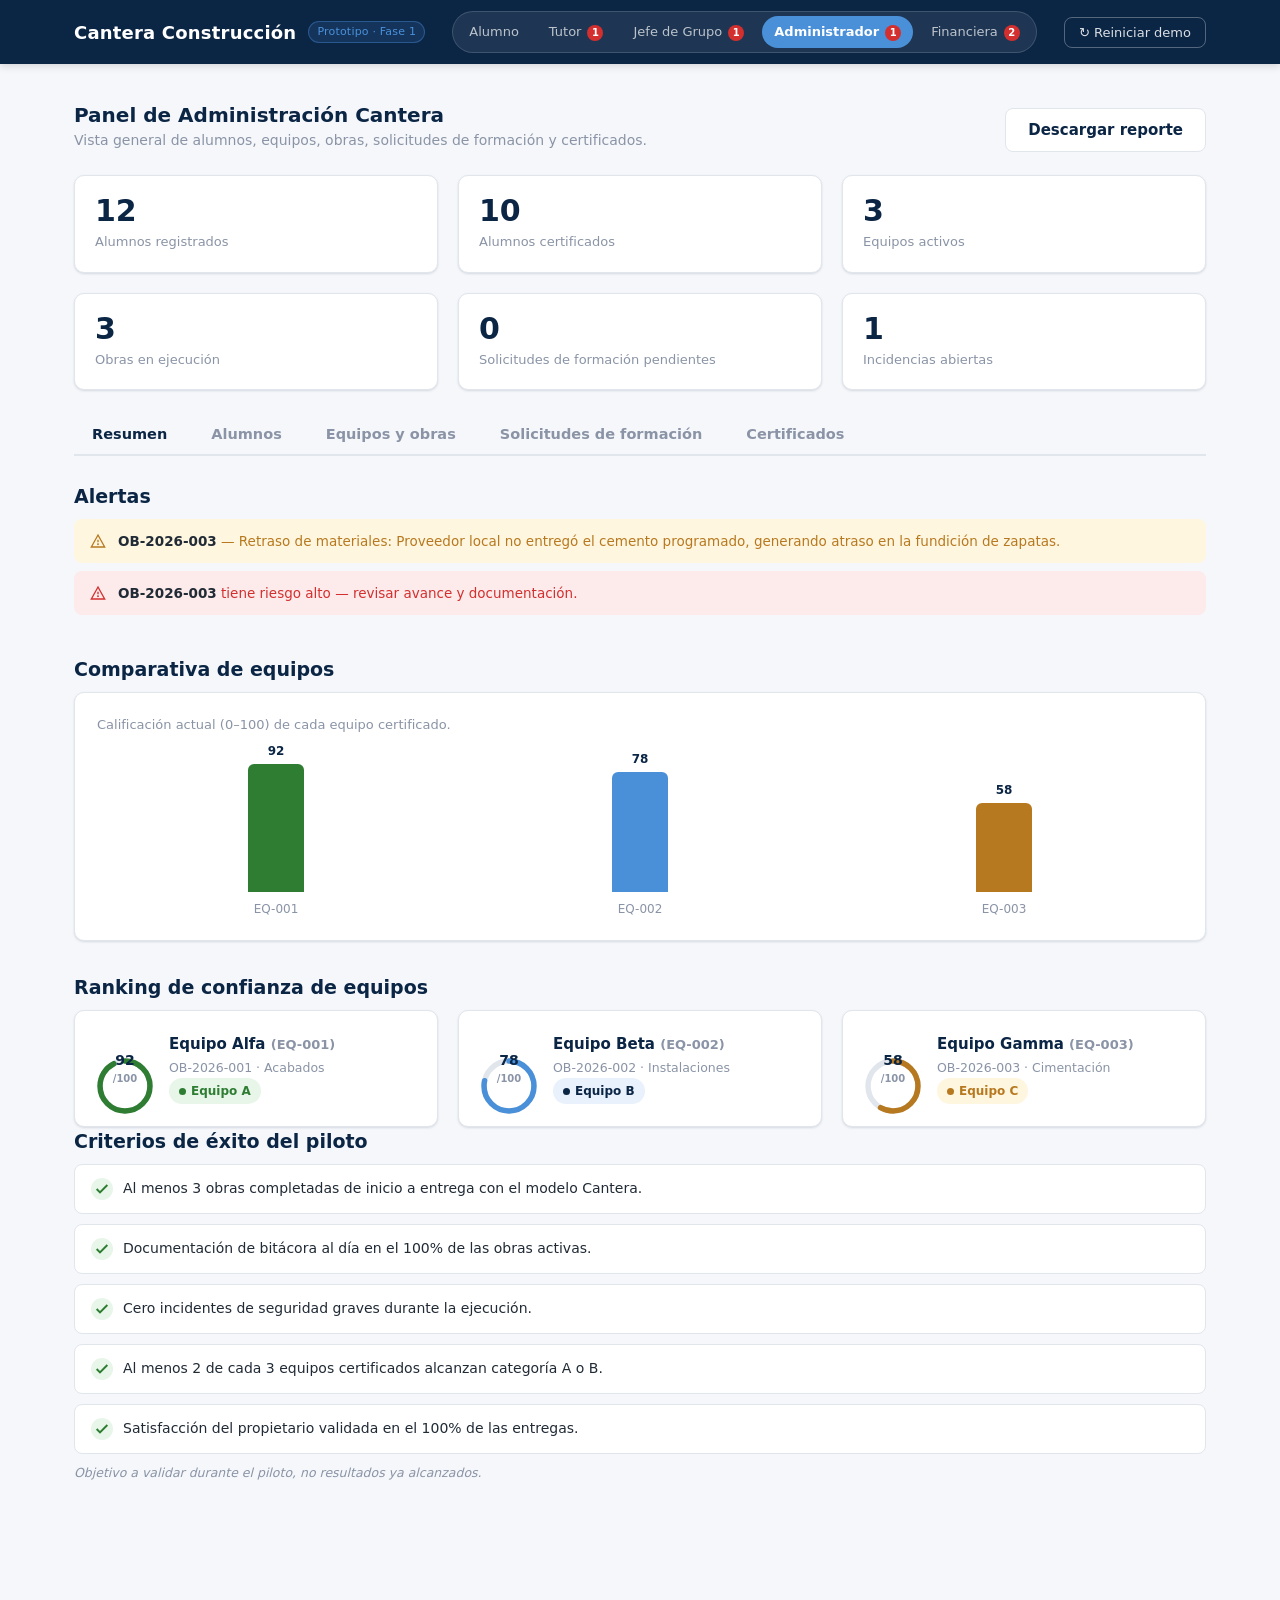
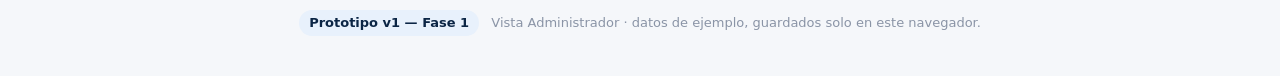
==== commit 256826d4: "Add link to Tutor in admin.html" ====
--- a/admin.html
+++ b/admin.html
@@ -13,6 +13,7 @@
     <a href="index.html" class="brand" style="text-decoration:none">Cantera Construcción <small>Prototipo · Fase 1</small></a>
     <div class="role-switch">
       <a href="alumno.html">Alumno</a>
+      <a href="tutor.html">Tutor</a>
       <a href="jefe.html">Jefe de Grupo</a>
       <a href="admin.html" class="active">Administrador</a>
       <a href="financiera.html">Financiera</a>
--- a/styles.css
+++ b/styles.css
@@ -20,6 +20,8 @@
    15. UTILIDADES
    16. IMPRESIÓN (reporte descargable)
    17. RESPONSIVE
+   18. ASISTENTE DE CHAT (alumno)
+   19. TUTORES Y MENSAJERÍA
    ========================================================= */
 
 /* 1. VARIABLES DE MARCA ================================= */
@@ -454,7 +456,10 @@
   gap: 8px;
   border-bottom: 2px solid var(--gray-border);
   margin-bottom: 26px;
-}
+  overflow-x: auto;
+  -webkit-overflow-scrolling: touch;
+}
+.tabs .tab-btn { flex-shrink: 0; white-space: nowrap; }
 .tab-btn {
   background: none; border: none;
   padding: 12px 18px;
@@ -550,6 +555,127 @@
 }
 .site-footer .wrap { display: flex; justify-content: space-between; align-items: center; flex-wrap: wrap; gap: 10px; }
 
+/* 12.5 LANDING — NOSOTROS Y PLATAFORMA ===================== */
+.about-narrative {
+  max-width: 780px;
+  font-size: 15.5px;
+  color: var(--text);
+  line-height: 1.7;
+  margin-bottom: 32px;
+}
+.about-grid { display: grid; grid-template-columns: repeat(2, 1fr); gap: 20px; }
+.about-card {
+  background: var(--white);
+  border: 1px solid var(--gray-border);
+  border-radius: var(--radius);
+  padding: 26px 28px;
+}
+.about-card .tag-label {
+  display: inline-block;
+  font-size: 11px;
+  font-weight: 700;
+  text-transform: uppercase;
+  letter-spacing: .05em;
+  color: var(--sky);
+  margin-bottom: 10px;
+}
+.about-card h3 { color: var(--navy); font-size: 19px; margin-bottom: 10px; }
+.about-card p { font-size: 14px; color: var(--gray-mid); margin: 0; line-height: 1.65; }
+
+.platform-grid {
+  display: grid;
+  grid-template-columns: repeat(2, 1fr);
+  gap: 26px;
+  margin-top: 8px;
+}
+.platform-card {
+  background: var(--white);
+  border: 1px solid var(--gray-border);
+  border-radius: 14px;
+  overflow: hidden;
+  box-shadow: var(--shadow-lg);
+  display: flex;
+  flex-direction: column;
+}
+.platform-card.wide { grid-column: 1 / -1; }
+.platform-card.wide .browser-mock-body { flex-direction: row; flex-wrap: wrap; justify-content: center; }
+.browser-mock-bar {
+  display: flex;
+  align-items: center;
+  gap: 6px;
+  padding: 10px 14px;
+  background: #e7eaee;
+  border-bottom: 1px solid var(--gray-border);
+}
+.browser-mock-dot { width: 8px; height: 8px; border-radius: 50%; display: inline-block; }
+.browser-mock-dot.red { background: #ff5f57; }
+.browser-mock-dot.yellow { background: #febc2e; }
+.browser-mock-dot.green { background: #28c840; }
+.browser-mock-url {
+  margin-left: 8px;
+  background: var(--white);
+  border-radius: 6px;
+  padding: 4px 12px;
+  font-size: 11px;
+  color: var(--gray-mid);
+  flex: 1;
+  white-space: nowrap;
+  overflow: hidden;
+  text-overflow: ellipsis;
+}
+.browser-mock-body {
+  padding: 18px;
+  min-height: 220px;
+  background: var(--gray-bg);
+  display: flex;
+  flex-direction: column;
+  align-items: center;
+  justify-content: center;
+  gap: 12px;
+}
+.browser-mock-body .bar-chart,
+.browser-mock-body .line-chart-wrap { width: 100%; }
+.browser-mock-body .line-chart-wrap { border: none; background: transparent; padding: 0; }
+
+.platform-card-info { padding: 22px 24px 26px; }
+.platform-card-info .role-tag {
+  display: inline-block;
+  font-size: 11px;
+  font-weight: 700;
+  text-transform: uppercase;
+  letter-spacing: .05em;
+  color: var(--sky);
+  margin-bottom: 6px;
+}
+.platform-card-info h3 { color: var(--navy); font-size: 18px; margin-bottom: 12px; }
+.platform-card-info ul { list-style: none; padding: 0; margin: 0 0 20px; display: grid; gap: 8px; }
+.platform-card-info ul li {
+  font-size: 13.5px;
+  color: var(--gray-mid);
+  padding-left: 20px;
+  position: relative;
+}
+.platform-card-info ul li::before {
+  content: "";
+  position: absolute;
+  left: 0; top: 7px;
+  width: 6px; height: 6px;
+  border-radius: 50%;
+  background: var(--sky);
+}
+
+.mini-kpi-row { display: flex; gap: 10px; width: 100%; }
+.mini-kpi {
+  flex: 1;
+  background: var(--white);
+  border: 1px solid var(--gray-border);
+  border-radius: 8px;
+  padding: 10px 8px;
+  text-align: center;
+}
+.mini-kpi .num { font-size: 19px; font-weight: 800; color: var(--navy); line-height: 1.2; }
+.mini-kpi .label { font-size: 10px; color: var(--gray-mid); margin-top: 2px; }
+
 /* 13. VISTAS MOBILE-FIRST (alumno / jefe de grupo) ========= */
 .app-shell { min-height: 100vh; display: flex; flex-direction: column; }
 .app-main { flex: 1; padding: 28px 0 60px; }
@@ -616,9 +742,28 @@
   background: var(--white);
   border: 1px solid var(--gray-border);
   border-radius: var(--radius);
+  overflow: hidden;
+  display: flex; flex-direction: column;
+}
+.course-body {
   padding: 18px;
   display: flex; flex-direction: column; gap: 10px;
-}
+  flex: 1;
+}
+.course-caratula {
+  height: 96px;
+  display: flex;
+  align-items: center;
+  justify-content: center;
+  flex-shrink: 0;
+}
+.course-caratula-icon { width: 44px; height: 44px; display: flex; align-items: center; justify-content: center; flex-shrink: 0; }
+.course-caratula-icon svg { width: 44px !important; height: 44px !important; max-width: none; }
+.course-caratula-yellow { background: linear-gradient(135deg, #FFF6E0 0%, #F6D98A 100%); color: var(--yellow); }
+.course-caratula-sky { background: linear-gradient(135deg, var(--sky-light) 0%, #A9CBEE 100%); color: var(--sky); }
+.course-caratula-green { background: linear-gradient(135deg, var(--green-bg) 0%, #A7D8AA 100%); color: var(--green); }
+.course-caratula-red { background: linear-gradient(135deg, var(--red-bg) 0%, #EEB3B3 100%); color: var(--red); }
+.course-caratula-navy { background: linear-gradient(135deg, #E4EAF2 0%, #AEBFD6 100%); color: var(--navy); }
 .course-card .course-head { display: flex; align-items: flex-start; gap: 12px; }
 .course-card .course-icon {
   width: 40px; height: 40px; border-radius: 10px;
@@ -817,6 +962,209 @@
 .only-print { display: none; }
 .pill-list { display: flex; flex-wrap: wrap; gap: 8px; }
 
+/* 18. ASISTENTE DE CHAT (alumno) =========================== */
+.chat-launcher {
+  position: fixed;
+  bottom: 22px;
+  right: 22px;
+  z-index: 900;
+  width: 56px;
+  height: 56px;
+  border-radius: 50%;
+  background: var(--navy);
+  color: var(--white);
+  border: none;
+  box-shadow: var(--shadow-lg);
+  display: flex;
+  align-items: center;
+  justify-content: center;
+  cursor: pointer;
+}
+.chat-launcher:hover { background: var(--navy-dark); }
+.chat-launcher-icon { display: flex; align-items: center; justify-content: center; }
+.chat-launcher-badge {
+  position: absolute;
+  top: -2px;
+  right: -2px;
+  background: var(--red);
+  color: var(--white);
+  font-size: 11px;
+  font-weight: 700;
+  min-width: 18px;
+  height: 18px;
+  border-radius: 9px;
+  display: flex;
+  align-items: center;
+  justify-content: center;
+  padding: 0 4px;
+}
+.chat-panel {
+  position: fixed;
+  bottom: 90px;
+  right: 22px;
+  z-index: 900;
+  width: 340px;
+  max-width: calc(100vw - 32px);
+  height: 460px;
+  max-height: calc(100vh - 120px);
+  background: var(--white);
+  border-radius: var(--radius);
+  box-shadow: var(--shadow-lg);
+  border: 1px solid var(--gray-border);
+  display: flex;
+  flex-direction: column;
+  overflow: hidden;
+}
+.chat-panel[hidden] { display: none !important; }
+.chat-panel-header {
+  background: var(--navy);
+  color: var(--white);
+  padding: 12px 14px;
+  display: flex;
+  align-items: center;
+  justify-content: space-between;
+  flex-shrink: 0;
+}
+.chat-panel-title { font-weight: 700; font-size: 14px; }
+.chat-panel-sub { font-size: 11px; color: var(--sky-light); opacity: 0.85; }
+.chat-panel-close {
+  background: none;
+  border: none;
+  color: var(--white);
+  font-size: 15px;
+  cursor: pointer;
+  padding: 4px 6px;
+  line-height: 1;
+}
+.chat-panel-body {
+  flex: 1;
+  overflow-y: auto;
+  padding: 12px 14px;
+  background: var(--gray-bg);
+}
+.chat-msg {
+  max-width: 85%;
+  padding: 8px 11px;
+  border-radius: 12px;
+  font-size: 13px;
+  line-height: 1.45;
+  margin-bottom: 8px;
+}
+.chat-msg-bot {
+  background: var(--white);
+  border: 1px solid var(--gray-border);
+  color: var(--text);
+  border-bottom-left-radius: 3px;
+}
+.chat-msg-user {
+  background: var(--sky);
+  color: var(--white);
+  margin-left: auto;
+  border-bottom-right-radius: 3px;
+}
+.chat-pendientes { margin: 6px 0 0; padding-left: 18px; }
+.chat-pendientes li { margin-bottom: 4px; }
+.chat-panel-input-row {
+  display: flex;
+  gap: 8px;
+  padding: 10px;
+  border-top: 1px solid var(--gray-border);
+  background: var(--white);
+  flex-shrink: 0;
+}
+.chat-panel-input-row input {
+  flex: 1;
+  border: 1px solid var(--gray-border);
+  border-radius: 8px;
+  padding: 8px 10px;
+  font-size: 13px;
+  font-family: var(--font);
+}
+.chat-panel-input-row button {
+  background: var(--navy);
+  color: var(--white);
+  border: none;
+  border-radius: 8px;
+  padding: 8px 14px;
+  font-size: 13px;
+  font-weight: 600;
+  cursor: pointer;
+}
+.chat-panel-input-row button:hover { background: var(--navy-dark); }
+
+/* 19. TUTORES Y MENSAJERÍA ================================== */
+.tutor-card {
+  display: flex; gap: 16px; align-items: center;
+  background: var(--white);
+  border: 1px solid var(--gray-border);
+  border-radius: var(--radius);
+  padding: 20px;
+  flex-wrap: wrap;
+}
+.tutor-card-info { flex: 1; min-width: 200px; }
+.tutor-card-info h3 { color: var(--navy); font-size: 17px; margin-bottom: 2px; }
+.tutor-card-especialidad { color: var(--sky); font-size: 12px; font-weight: 700; text-transform: uppercase; letter-spacing: .04em; margin-bottom: 8px; }
+.tutor-card-bio { font-size: 13.5px; color: var(--gray-mid); margin: 0; }
+
+.capacidad-meter { display: flex; align-items: center; gap: 10px; font-size: 12.5px; color: var(--gray-mid); }
+.capacidad-meter .progress { flex: 1; }
+
+.buzon-filtros { display: flex; gap: 8px; flex-wrap: wrap; margin-bottom: 16px; }
+.buzon-filtro-btn {
+  background: var(--gray-bg); border: 1px solid var(--gray-border); color: var(--gray-mid);
+  font-size: 12.5px; font-weight: 600; padding: 7px 14px; border-radius: 999px;
+}
+.buzon-filtro-btn.active { background: var(--navy); color: var(--white); border-color: var(--navy); }
+
+.buzon-item {
+  background: var(--white); border: 1px solid var(--gray-border); border-radius: var(--radius);
+  padding: 14px 16px; margin-bottom: 10px;
+}
+.buzon-item.no-leido { border-left: 3px solid var(--sky); }
+.buzon-item-head { display: flex; align-items: center; justify-content: space-between; gap: 10px; margin-bottom: 6px; flex-wrap: wrap; }
+.buzon-item-titulo { font-weight: 700; color: var(--navy); font-size: 14px; }
+.buzon-item-meta { font-size: 11.5px; color: var(--gray-mid); }
+.buzon-item-cuerpo { font-size: 13.5px; color: var(--text); margin: 0 0 10px; }
+.buzon-reply-box { display: flex; gap: 8px; margin-top: 8px; flex-wrap: wrap; }
+.buzon-reply-box textarea {
+  flex: 1; min-width: 180px; border: 1px solid var(--gray-border); border-radius: 8px;
+  padding: 8px 10px; font-size: 13px; font-family: var(--font); resize: vertical; min-height: 44px;
+}
+.buzon-empty { text-align: center; color: var(--gray-mid); font-size: 13px; padding: 30px 0; }
+
+.conversacion-wrap { display: flex; flex-direction: column; gap: 8px; margin-bottom: 14px; max-height: 360px; overflow-y: auto; padding: 4px; }
+.conv-msg { max-width: 80%; padding: 9px 12px; border-radius: 12px; font-size: 13.5px; line-height: 1.45; }
+.conv-msg-tutor { background: var(--white); border: 1px solid var(--gray-border); border-bottom-left-radius: 3px; align-self: flex-start; }
+.conv-msg-alumno { background: var(--sky); color: var(--white); border-bottom-right-radius: 3px; align-self: flex-end; }
+.conv-msg-meta { font-size: 10.5px; opacity: .75; margin-top: 4px; display: block; }
+.conv-empty { text-align: center; color: var(--gray-mid); font-size: 13px; padding: 24px 0; }
+.conv-compose { display: flex; gap: 8px; }
+.conv-compose textarea {
+  flex: 1; border: 1px solid var(--gray-border); border-radius: 8px; padding: 8px 10px;
+  font-size: 13px; font-family: var(--font); resize: vertical; min-height: 44px;
+}
+
+.alumno-tutor-card {
+  background: var(--white); border: 1px solid var(--gray-border); border-radius: var(--radius);
+  padding: 16px; margin-bottom: 12px;
+}
+.alumno-tutor-card-head { display: flex; align-items: center; gap: 12px; margin-bottom: 10px; }
+.alumno-tutor-card-head h4 { font-size: 14.5px; color: var(--navy); margin-bottom: 2px; }
+
+.tutor-highlight-band {
+  display: flex; gap: 24px; align-items: center; flex-wrap: wrap;
+  background: linear-gradient(135deg, var(--sky-light) 0%, var(--white) 70%);
+  border: 1px solid var(--gray-border);
+  border-radius: 16px;
+  padding: 32px 34px;
+}
+.tutor-highlight-icon {
+  flex-shrink: 0; width: 64px; height: 64px; border-radius: 16px;
+  background: var(--navy); color: var(--white);
+  display: flex; align-items: center; justify-content: center;
+}
+.tutor-highlight-text { flex: 1; min-width: 260px; }
+
 /* 16. IMPRESIÓN (reporte descargable) ====================== */
 @media print {
   .site-header, .app-footer, .no-print, .site-footer { display: none !important; }
@@ -835,9 +1183,19 @@
   .ai-grid { grid-template-columns: repeat(2, 1fr); }
   .main-nav { display: none; }
   .hero h1 { font-size: 32px; }
+  .platform-grid { grid-template-columns: 1fr; }
 }
 @media (max-width: 640px) {
   .grid-2, .grid-4 { grid-template-columns: 1fr; }
+  .about-grid { grid-template-columns: 1fr; }
+  .chat-panel {
+    right: 12px;
+    left: 12px;
+    bottom: 82px;
+    width: auto;
+    max-width: none;
+  }
+  .chat-launcher { bottom: 16px; right: 16px; }
   .hero h1 { font-size: 28px; }
   .hero { padding: 50px 0 46px; }
   .featured-story { grid-template-columns: 1fr; text-align: center; }
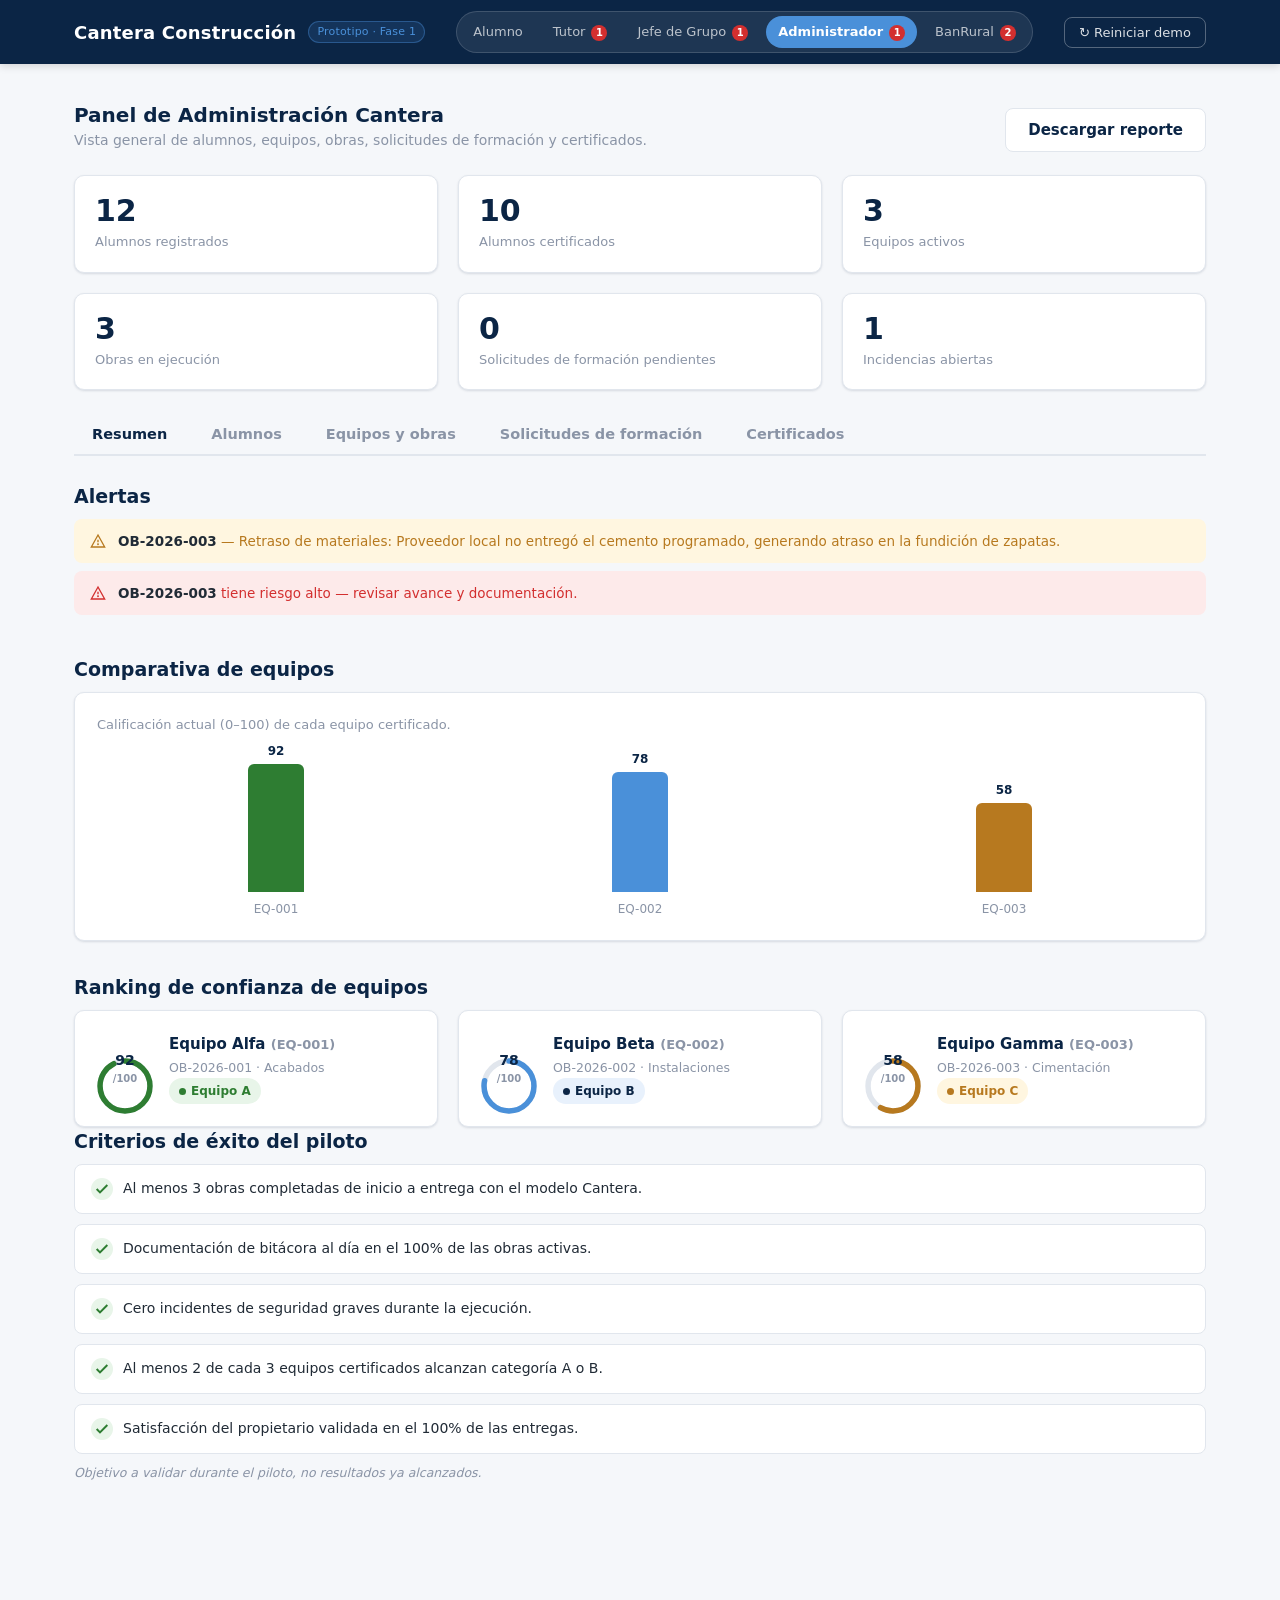
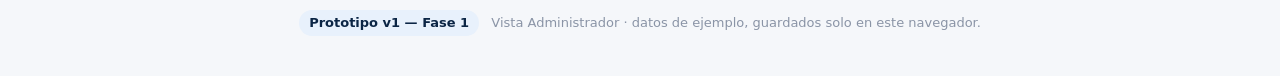
==== commit 110a4327: "Rename link 'Financiera' to 'BanRural'" ====
--- a/admin.html
+++ b/admin.html
@@ -16,7 +16,7 @@
       <a href="tutor.html">Tutor</a>
       <a href="jefe.html">Jefe de Grupo</a>
       <a href="admin.html" class="active">Administrador</a>
-      <a href="financiera.html">Financiera</a>
+      <a href="financiera.html">BanRural</a>
     </div>
     <button class="reset-demo-btn no-print">↻ Reiniciar demo</button>
   </div>
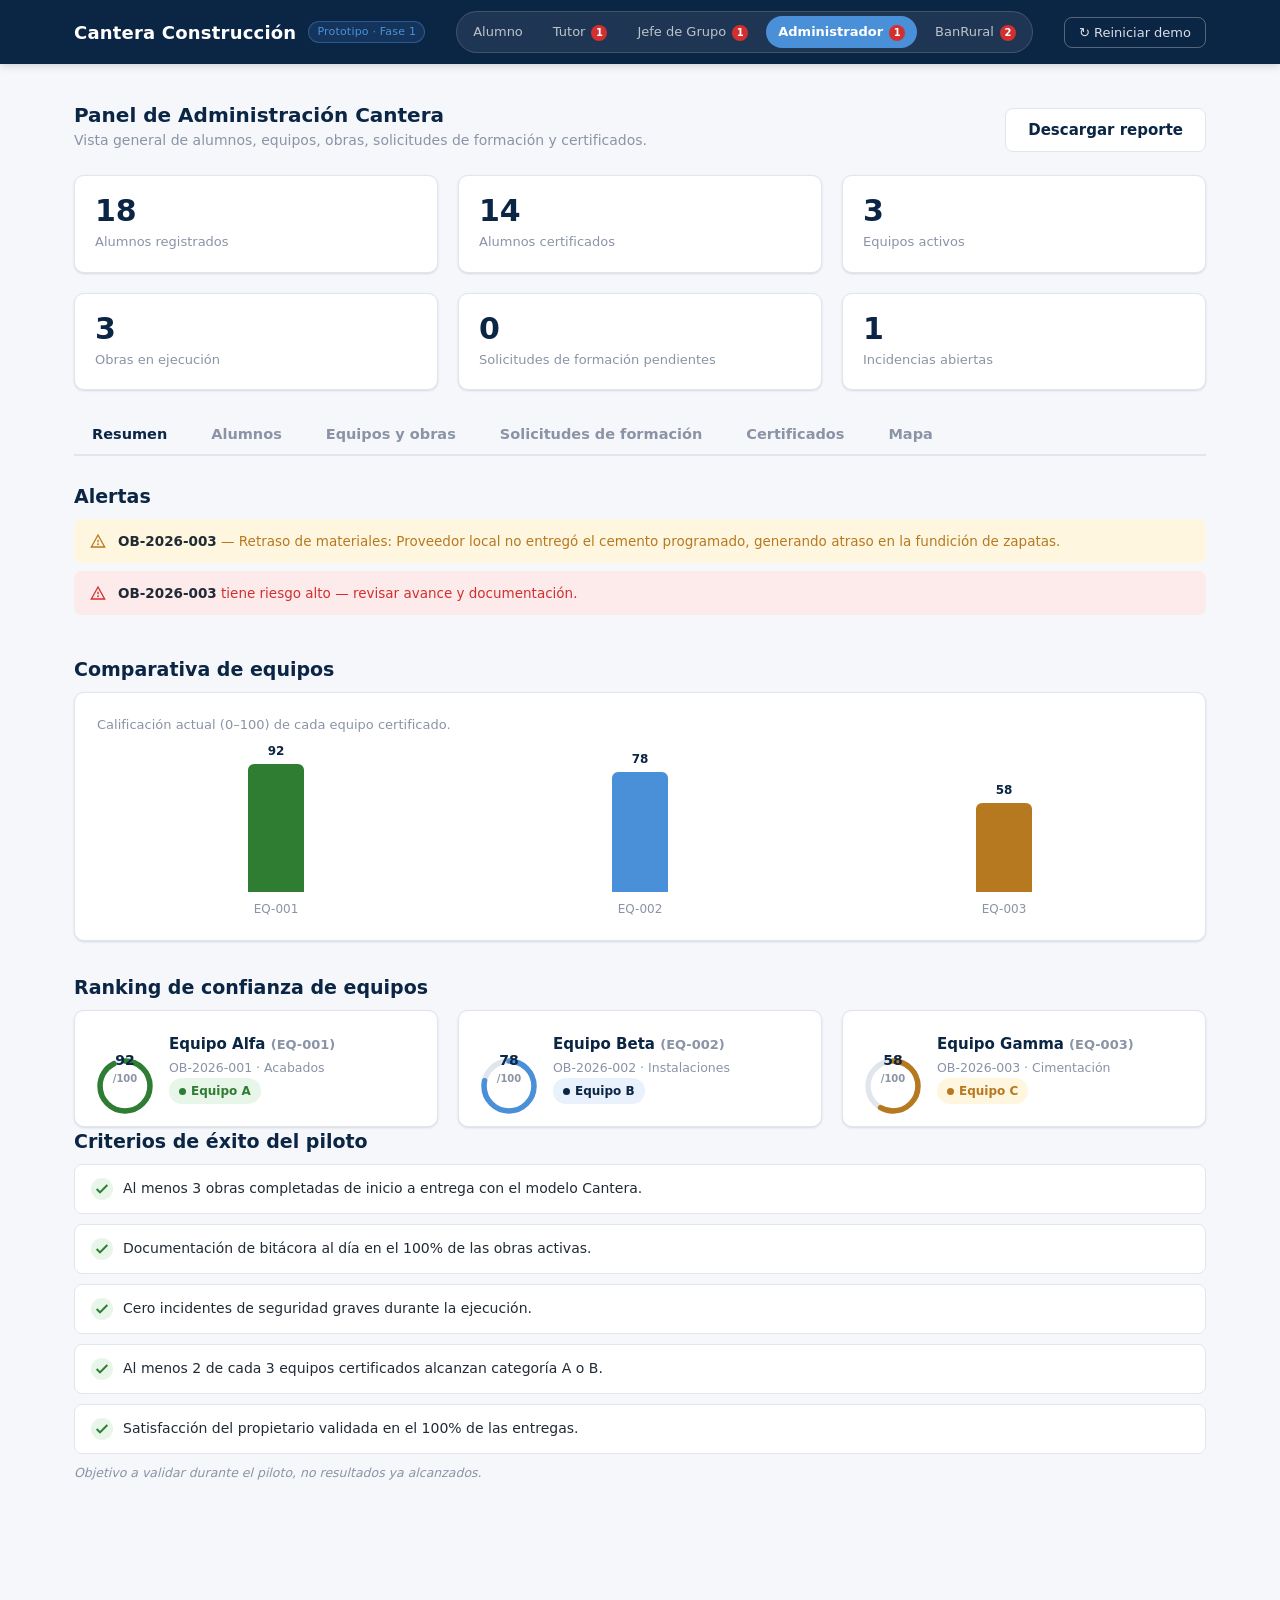
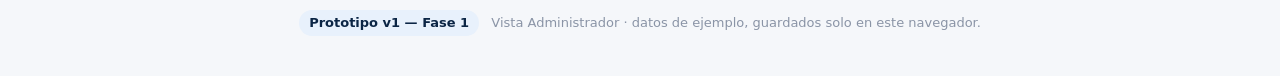
==== commit fba790b3: "Update admin.html" ====
--- a/admin.html
+++ b/admin.html
@@ -51,6 +51,7 @@
         <button class="tab-btn" data-tab="tab-equipos-obras">Equipos y obras</button>
         <button class="tab-btn" data-tab="tab-solicitudes">Solicitudes de formación</button>
         <button class="tab-btn" data-tab="tab-certificados">Certificados</button>
+        <button class="tab-btn" data-tab="tab-mapa">Mapa</button>
       </div>
 
       <!-- TAB: RESUMEN ======================================= -->
@@ -144,6 +145,51 @@
           </div>
         </div>
       </div>
+      <!-- TAB: MAPA ============================================ -->
+      <div class="tab-panel" id="tab-mapa">
+        <div class="section" style="padding-top:0;padding-bottom:0">
+          <h2 class="section-title" style="font-size:19px">Cobertura geográfica</h2>
+          <p class="section-sub" style="margin-bottom:16px">Pasa el cursor sobre un departamento para ver cuántas personas tiene Cantera ahí. Haz clic para ver el detalle de cada una.</p>
+          <div class="mapa-layout">
+            <div class="mapa-svg-card">
+              <svg viewBox="0 0 640 676" xmlns="http://www.w3.org/2000/svg">
+            <path id="dep-guatemala" class="gt-dep" data-dep="Guatemala" d="M293.9,487.3L292.2,488.7L292.7,492.3L301.1,493L304.8,495.9L301.4,504.8L304.9,512.5L323,521.5L320.3,523.1L317.7,534.3L314.2,534.4L312.8,536.7L314.7,544.6L312.1,544.5L310.4,548.1L301.4,552.8L297.9,551.8L294.8,553.5L292.7,551L289.6,562.6L287.9,565.2L284.3,565.8L285,571.6L279.3,572.3L277.8,578.2L274.9,581L276.4,583.9L263,591.9L263.7,584.2L260.7,582.5L258.9,576.9L261.5,571.7L261.2,562.6L254.3,561.2L249.5,552.5L253.4,539.8L250.5,535.6L256,538.8L256.2,536L259.2,534.6L255.4,532.8L255.1,524L249.6,521.5L249.1,516.1L239.8,517L235.3,510.8L246.3,501.1L246.5,493.6L257.7,486.9L264.7,488.1L277.3,483.9L281.5,486.6L286.4,486L289.5,480.7L291.6,481.3L293.9,487.3Z"></path>
+            <path id="dep-el-progreso" class="gt-dep" data-dep="El Progreso" d="M372.7,443.7L390.3,463.3L377,463.1L381.1,469.4L380.8,474.8L386.2,475.3L385.8,482.3L382,483.4L379.7,487.4L375.1,487.6L367.7,491.9L366.2,494.1L368,496.2L364.8,497.5L363.6,500.5L356.3,498.2L355.5,502L353.1,501.9L354.8,504.1L351.2,503.9L346.6,515.9L339.6,514L329.8,516.9L326.3,521.2L323.5,521.4L304.9,512.5L301.4,504.8L304.8,495.9L301.1,493L292.7,492.3L292.2,488.7L307.7,486.7L306.2,480.9L353.3,445.3L362.5,441.3L372.7,443.7Z"></path>
+            <path id="dep-sacatepequez" class="gt-dep" data-dep="Sacatepéquez" d="M251.7,555.4L248.4,561.2L239.1,555.8L234.4,557.4L228.3,565.9L228,569.8L223.1,560.1L216.5,554.2L217.9,544L220.7,539L225.2,539.5L228.3,537.5L230.6,528.7L235.4,523.2L233.6,517.7L235.9,512.1L239.8,517L249.1,516.1L249.6,521.5L255.1,524L255.4,532.8L259.2,534.6L256.2,536L256,538.8L250.5,535.6L253.4,539.5L249.7,549.7L251.7,555.4Z"></path>
+            <path id="dep-chimaltenango" class="gt-dep" data-dep="Chimaltenango" d="M257.7,485.5L257,487.9L246.5,493.6L246.3,501.1L235.3,510.8L236.1,513.3L233.6,517.9L235.4,523.2L230.6,528.7L228.3,537.5L225.2,539.5L220.7,539L217.9,544L216.5,554.2L210.5,557.3L200.7,570.3L200.3,564.5L196.5,562.1L196.8,558.8L192.9,563.9L191.4,564L191.8,560.8L189.8,560.6L181.5,565.5L182.4,557.2L177.1,556.1L179.6,530.1L185,518.8L184,512L185.5,509L183.7,506.7L186,498.7L194.4,495.5L190.3,491.9L195.1,478L201.6,477.2L210.3,479.9L217.6,477.2L231.4,480L233.9,478.5L246.9,481.6L252.7,485.6L257.7,485.5Z"></path>
+            <path id="dep-escuintla" class="gt-dep" data-dep="Escuintla" d="M111.7,624.7L112.6,618.3L116.5,615.5L126.2,599.1L126.1,589.7L124,587.6L125.2,583.8L123.6,582.4L126.8,579.1L129.5,585.3L138.8,580.7L138.7,576.7L141.1,579.3L145.7,576.6L147.8,579L155.1,576.2L154.4,581.1L165.7,583.5L162.7,597.3L169,598.8L170.3,594.6L173,593.3L172.9,584.7L177.4,577L175.8,569.2L181.3,563.2L181.5,565.5L190.1,560.6L191.8,560.8L192.3,564.1L197.1,558.9L196.5,562.1L200.3,564.5L200.7,570.3L210.5,557.3L216.5,554.2L223.1,560.1L228,569.8L232.4,559.3L237.8,555.7L248.4,561.2L251.7,555.4L254.3,561.2L261.2,562.6L261.5,571.7L258.9,576.9L260.7,582.5L263.7,584.2L264.5,589.7L263,591.9L261.8,589.4L260.7,592.6L262.5,594.5L260.2,603.7L254.1,609.7L255.2,613.8L253.2,616.1L255.4,623.7L251.2,623.7L251.7,627.4L249.2,628.5L251.8,644.5L231.7,645.6L230.9,644.1L229.6,645L232.1,646.3L212.5,646.9L170.5,644.7L146.4,639.4L111.7,624.7Z"></path>
+            <path id="dep-santa-rosa" class="gt-dep" data-dep="Santa Rosa" d="M263,591.9L276.4,583.9L274.9,581L277.8,578.2L279.3,572.3L285,571.6L284.3,565.8L287.9,565.2L289.6,562.6L292.7,551L294.8,553.5L297.9,551.8L301.4,552.8L308.1,548.7L312.9,548.8L314.3,552.5L318.2,554.8L319.1,551.9L336.3,551.2L337.4,555.2L347.3,562.1L344.4,568.7L346.3,576.3L335.5,574L335.5,577.2L327.2,576.8L326.3,583.4L323.2,583.2L323.5,590.3L325.9,588.8L346,602.1L342.4,606.6L346.6,613.4L343.6,621.1L334,619.2L327.8,627.1L336.3,631.3L330.5,636.7L330.4,633.7L325.6,633.5L320.8,630.3L312.9,631.4L309.5,634.4L310.5,639.8L313.7,643.2L319.6,645L320,648.8L321.9,648.9L321.6,651.1L324.6,653.7L321.2,657.9L324.1,658.4L323.3,660.4L318.4,660L318.8,667.1L302.2,658.2L279,650.2L251.8,644.5L249.2,628.5L251.7,627.4L251.2,623.7L255.4,623.7L253.2,616.1L255.2,613.8L254.1,609.7L260.2,603.7L262,589.3L263,591.9Z"></path>
+            <path id="dep-solola" class="gt-dep" data-dep="Sololá" d="M186,498.7L183.7,506.7L185.5,509L184,512L185.4,516.7L179.9,528.2L177.7,545.7L176.1,541.5L165.3,536L154.7,545.6L152.9,539.1L150.3,537.3L150.9,533.3L144.7,529.4L147.3,527.7L146.3,524.9L143,527.5L140.7,525.2L136.1,527.2L130.5,526.2L125.8,532.8L116.9,532.8L120.8,525.4L120.1,513.4L126.5,508.9L133.1,495.9L143.8,487.2L148.6,487.1L149.4,490.4L153.6,489.4L155.7,492.2L163.7,489.8L164.6,485.9L171.7,484.1L172.5,487.5L176,488.1L181.2,493.7L175.9,498.8L176.6,500.3L180.9,502.5L184,497.2L186,498.7Z"></path>
+            <path id="dep-totonicapan" class="gt-dep" data-dep="Totonicapán" d="M169.4,483.7L164.6,485.9L163.7,489.8L155.7,492.2L153.6,489.4L149.4,490.4L148.6,487.1L143.8,487.2L133.1,495.9L126.5,489.3L127.4,484.5L118,485.7L113.7,475.5L109.3,476.6L113.3,473.3L111.3,469L110.1,447.9L116.1,442.4L135.8,443.3L136.7,431.7L146.8,424.9L146.6,433.1L148.5,433L151.7,439L155.4,439.2L164.7,447.9L163.5,449.7L160.8,449.2L156.4,445.2L154.1,460.6L156.9,469.6L160.5,469.7L159.1,475.4L162.9,475.6L169.4,483.7Z"></path>
+            <path id="dep-quetzaltenango" class="gt-dep" data-dep="Quetzaltenango" d="M116.1,442.4L110.1,447.9L111.3,469L113.3,473.3L109.3,476.6L113.7,475.5L118,485.7L127.4,484.5L126.5,489.3L133.2,496.4L126.5,508.9L119.5,515.2L107.4,524.2L104,524.6L101.5,528.3L100.8,523.9L97.9,523.9L93.5,531.6L93.1,523.9L88.9,525.8L91.4,513.9L85.5,517.9L84,523L80.9,520.3L78,525.9L77.4,534.6L72.7,534.9L73,540.7L69,550.4L58.6,547L55.9,548.1L50.8,544.4L39.3,543.1L30.2,538.4L29.8,534.9L16.3,529.9L23.8,522.4L25.4,518.2L27.4,518.8L34.2,513.2L45.4,514L49.8,511.2L54.2,513.3L64.3,513.4L71.4,510.1L76.9,487.8L84,483.1L82,479.2L90,474.2L92.4,457L85.5,449.6L88.4,443.5L97.6,441.9L104.1,438.3L107,429.2L114.7,432.2L116.1,442.4Z"></path>
+            <path id="dep-suchitepequez" class="gt-dep" data-dep="Suchitepéquez" d="M72.2,600.5L77.7,596.1L78.2,588.5L85,579.9L96.5,582.5L96.9,580.1L91.4,579L91.8,577.4L102.8,578.8L103.9,575.7L102,572.8L105.1,557.7L103.8,543L111.1,528.4L108.9,525.9L111.2,521.2L119,515.3L120.8,525.4L116.9,532.7L118.2,533.7L125.8,532.8L130.5,526.2L136.1,527.2L140.7,525.2L143,527.5L146.3,524.9L147.3,527.7L144.7,529.4L150.9,533.3L150.3,537.3L152.9,539.1L154.7,545.6L164.7,536L176.6,542.1L178.6,550L177.1,556.1L182.3,557L182.5,559L181.5,563L175.8,569.2L177.4,577L172.9,584.7L173,593.3L170.3,594.6L169,598.8L162.7,597.3L165.7,583.5L154.4,581.1L155.1,576.2L147.8,579L145.7,576.6L141.1,579.3L138.7,576.7L138.8,580.7L129.5,585.3L126.8,579.1L123.6,582.4L125.2,583.8L124,587.6L126.1,589.7L126.2,599.1L116.5,615.5L112.6,618.3L111.7,624.7L72.2,600.5Z"></path>
+            <path id="dep-retalhuleu" class="gt-dep" data-dep="Retalhuleu" d="M11.6,551.1L15.8,550.4L17.5,547.6L19.8,548.6L21.8,544L30,538L40.2,543.4L50.8,544.4L55.9,548.1L58.6,547L69,550.4L73,540.7L72.7,534.9L77.4,534.6L78,525.9L80.9,520.3L84,523L88.8,514.8L91.6,514.1L88.9,525.8L93.1,523.9L93.5,531.6L97.9,523.9L100.8,523.9L101.5,528.3L104,524.6L115.3,518.6L111.2,521.2L108.9,525.9L111.1,528.4L103.8,543L105.1,557.7L102,572.8L103.9,575.7L102.8,578.8L91.8,577.4L91.4,579L96.9,580.1L96.5,582.5L85,579.9L78.2,588.5L77.7,596.1L72.7,600.4L11.6,551.1Z"></path>
+            <path id="dep-san-marcos" class="gt-dep" data-dep="San Marcos" d="M30,538L21.8,544L19.8,548.6L16.8,547.9L14.6,551L11.6,551.1L0,542.1L3.1,543.4L4.1,539.9L7.5,538.5L10.3,527.2L15.2,522.2L14.8,513.4L11.2,508.6L12.7,503.9L9.2,495L9.5,491.6L16.5,484.9L14.2,468.8L18,464.1L22.4,464.9L24.4,463.2L26.6,456.4L28.8,455.1L4.7,423.5L19.5,396.5L25.7,400.9L26,420.6L36.9,422.7L45.2,413.5L48.3,413.3L57.2,406.6L66.6,411.9L79.7,408.8L84.4,410.4L98.1,427.4L107,429.2L104.1,438.3L97.6,441.9L89.5,442.8L85.6,448.4L87.2,453L92.4,457L90.1,473.8L82,479.2L84,483.1L76.9,487.8L73.3,497.1L72,509.5L64.3,513.4L54.2,513.3L49.4,511.2L45.4,514L34.5,513.1L30.5,514.6L16.1,529L29.8,534.9L30,538Z"></path>
+            <path id="dep-huehuetenango" class="gt-dep" data-dep="Huehuetenango" d="M146.7,424.9L136.7,431.7L135.8,443.3L122.9,443.6L116.1,442.4L114.7,432.2L104.4,427.4L98.1,427.4L91.8,418.2L81.2,409L66.6,411.9L57.2,406.6L48.3,413.3L45.2,413.5L36.9,422.7L26,420.6L25.7,400.9L19.5,396.5L81.1,288.9L180.4,288.8L180.4,292.4L176.5,296L176.9,300.8L180.1,301.8L182.4,306.1L187.8,306.1L186.8,310L190,311.4L182.8,334.1L173.2,328.9L174,331L170.5,334.4L175.3,338.2L172.4,342.3L171.2,350.7L168.1,351.9L165.9,356.3L162.2,357.4L163.1,360.1L160.3,359.4L160.3,362.4L153,364.4L150.6,367.7L153.9,369.7L146.6,374.7L146.6,389.9L148.9,395.7L159.2,403.8L170.2,402.6L172.4,406.6L167.5,419.4L160.7,419.4L154.5,422.2L151.6,420.3L149.8,422.3L147.8,421.1L145.6,422.2L146.7,424.9Z"></path>
+            <path id="dep-quiche" class="gt-dep" data-dep="Quiché" d="M278.6,420.1L269.9,432.3L268.2,425.6L256.4,425.2L255.8,415.1L248.9,408.4L242.6,419.4L238.2,416.6L236.8,420.5L240,422.5L236.5,429.7L232.7,429.7L230.6,426.8L227,427.5L228.6,441.4L236.1,453.8L252.1,466.1L251.6,472.2L255.8,479.3L258.7,480.6L257.7,485.5L252.7,485.6L246.9,481.6L233.9,478.5L231.4,480L217.6,477.2L210.3,479.9L197.7,476.8L192.9,482L193.5,486.4L190.3,491.9L194.2,495.8L188.4,498.4L184,497.2L180.9,502.5L175.8,499.4L181.3,494.8L180.8,492.9L176,488.1L172.5,487.5L172,484.3L169.4,483.7L162.9,475.6L159.1,475.4L160.5,469.7L156.9,469.6L155,466.3L156,445.7L160.8,449.2L163.5,449.7L164.7,447.9L155.4,439.2L151.7,439L148.5,433L146.6,433.1L148,426L145.6,422.4L167.5,419.4L172.4,406.6L170.2,402.6L159.2,403.8L148.9,395.7L146.6,389.9L146.6,374.7L153.9,369.7L150.6,367.7L153,364.4L160.3,362.4L160.3,359.4L163.1,360.1L162.2,357.4L165.9,356.3L168.1,351.9L171.2,350.7L172.4,342.3L175.3,338.2L170.5,334.4L174,331L173.2,328.9L182.8,334.1L190,311.4L186.8,310L187.8,306.1L182.4,306.1L180.1,301.8L176.9,300.8L176.5,296L180.4,292.4L180.4,288.8L289.9,289.7L285.9,294.1L288.7,295.1L288.9,297.4L286.9,296L281.7,300.5L279.2,298.4L275.4,304.1L277,301.3L273.5,302.8L273.8,300.6L272.2,302.3L269.1,300.1L266.9,302.9L263.6,298.9L259.8,299.1L262,297.8L261.4,295L258.7,297.1L255.6,294.3L250.3,294.5L245,297.9L244.9,305.4L239.8,303.8L239,306.6L235.9,307.6L239.9,310.7L236,320.3L239.2,320.5L240.5,324.3L234.6,329L232.9,334.8L226.1,342.7L232,343.8L232.7,346.7L229.8,347.5L234,350.2L230.6,354.4L252.5,359.4L256.4,365.5L254.6,370.2L257.9,372L260,377.6L260.6,382.9L254.8,386.5L253.2,392.6L251,394.7L245,393.2L242.4,397.5L243.2,402.5L246,406L253.8,408.7L276.6,411.2L280.2,415.7L278.6,420.1Z"></path>
+            <path id="dep-baja-verapaz" class="gt-dep" data-dep="Baja Verapaz" d="M278.6,420.1L291.2,419.1L303.6,428.3L308.3,422.9L346.8,423.3L365.1,421.5L369.9,416.6L374.2,416.3L373.3,420.7L379,421.5L377.8,434.4L378.3,438.6L380.4,439.9L377.2,442.5L373.1,441.7L371.8,444L362.5,441.3L353.3,445.3L306.2,480.9L305.9,483.3L308.5,485L306.7,487.1L294.1,487.5L291.6,481.3L289.5,480.7L286.4,486L281.5,486.6L277.3,483.9L267.3,487.7L258.5,487.1L258.7,480.6L255.8,479.3L251.6,472.2L252.1,466.1L236.1,453.8L228.6,441.4L227,427.5L230.6,426.8L232.7,429.7L236.5,429.7L240,422.5L236.8,420.5L238.2,416.6L242.6,419.4L248.9,408.4L255.8,415.1L256.4,425.2L268.2,425.6L269.9,432.3L278.6,420.1Z"></path>
+            <path id="dep-alta-verapaz" class="gt-dep" data-dep="Alta Verapaz" d="M350.4,299.2L354.7,299.6L354.4,302.6L357.9,300.8L359.6,302.6L359.9,298.7L363,300.9L362.2,303.2L364.1,302.5L362.8,304.4L365.2,306.5L368,305.4L371.9,308.7L373.7,306.5L373.3,309.8L377.5,312L378.5,316.2L384.7,316.7L394.9,314.1L399.6,306.8L403.9,307.6L406.6,304.1L412.4,305.3L415.2,298.2L421.4,299.8L421.6,297.6L423.2,299.3L432.6,292.4L434.7,295.1L436.3,294.2L436.4,326.8L441.6,323.9L443.5,326.3L449.3,324.3L451,326.3L446.3,331.4L430.6,361.3L423.3,379.7L425.7,384L422.2,387.5L433.8,391.6L431.1,396.4L434.1,397.8L432.5,403.9L434.5,406.4L429.3,409.2L430.9,414.2L425.8,415.4L424.3,426.6L416.2,439.9L412,438.9L408.9,441.9L409,447L400.9,441.9L393.1,442.3L390.9,438.6L378.7,439.2L379.2,422.5L373.3,420.7L374.2,416.3L369.9,416.6L365.1,421.5L346.8,423.3L308.3,422.9L303.6,428.3L291.2,419.1L278.6,420.1L280.2,415.7L276.6,411.2L253.8,408.7L246,406L243.2,402.5L242.4,397.5L245,393.2L251,394.7L253.2,392.6L254.8,386.5L260.6,382.9L260,377.6L257.9,372L254.6,370.2L256.4,365.5L252.5,359.4L230.6,354.4L234,350.2L229.8,347.5L232.7,346.7L232,343.8L226.1,342.7L232.9,334.8L234.6,329L240.5,324.3L239.2,320.5L236,320.3L239.9,310.7L235.9,307.6L239,306.6L239.8,303.8L244.9,305.4L245,297.9L250.3,294.5L255.6,294.3L258.7,297.1L261.4,295L262,297.8L259.8,299.1L263.6,298.9L266.9,302.9L269.1,300.1L272.2,302.3L273.8,300.6L273.5,302.8L277,301.3L275.4,304.1L279.2,298.4L281.7,300.5L286.9,296L289.1,297.2L285.9,294.1L290,289.9L287.4,290.7L286.5,288.9L322.8,293.6L348.7,302.8L350.4,299.2Z"></path>
+            <path id="dep-peten" class="gt-dep" data-dep="Petén" d="M480.1,318.2L473.9,314.3L458.8,314.4L455.9,316.7L453.6,324L443.5,326.3L440,324.1L436.4,326.8L436.3,294.2L434.7,295.1L432.1,292.3L423.2,299.3L421.6,297.6L421.4,299.8L415.2,298.2L412.4,305.3L406.6,304.1L403.9,307.6L399.6,306.8L394.9,314.1L379.6,316.8L377.5,312L373.3,309.8L373.7,306.5L372.6,308.7L368,305.4L365.2,306.5L362.8,304.4L364.1,302.5L362.2,303.2L363,300.9L359.9,298.7L359.6,302.6L358.2,300.8L354.4,302.6L354.7,299.6L350.9,298.6L348.7,302.8L322.8,293.6L286,288.9L288.7,283.8L284.3,285.7L283.7,282.2L284.5,280.3L287.8,281.4L288.2,278.2L284.9,276.1L288.8,273.6L284.4,270.2L284,266.6L288.3,262.6L284.3,260.4L285.6,257.9L289.3,258.1L286.6,255.1L286.9,251.3L291,250.3L293,245.2L295.8,245.3L292.6,241.6L291.4,243.9L291.3,241.2L293.4,239.3L297.6,240.9L292.6,236.1L294.9,233.1L291.5,234.2L289.3,230.9L279.3,231.1L280.6,225.4L277.8,226.1L276,223.5L272.4,225.3L269.5,223.6L270.1,221.5L263.3,223.5L261.9,220.2L255.5,221.7L260,218.5L258.3,214.8L253.7,215.4L253.4,208.5L256.8,205.4L254.6,202.5L253.7,205.4L250.4,204.9L252.4,202.4L251.8,195.1L248,187L243.8,184.3L243.4,181L235.6,174.9L229.1,172.6L228.8,168.8L221.3,169.2L217.3,164.7L210.1,165.1L208,158.7L201.7,158.3L204.5,155.1L203.3,152L199.9,152.5L199.2,158.2L196.1,154.4L186.9,151.7L185.7,149.8L187.2,147.9L178.3,139.5L178.1,135.3L169.2,132.8L163.3,126.7L160.9,119.3L154.7,117.5L154.9,107.4L145.9,105.3L141.8,109.3L140.8,104.1L129.9,100.7L126.9,94.3L199.1,93.7L199.1,0.4L491,0.4L491.8,127.2L480.1,318.2Z"></path>
+            <path id="dep-izabal" class="gt-dep" data-dep="Izabal" d="M453.1,427.3L448.9,430.9L433.3,437.1L426.3,436.6L416.2,439.9L424.3,426.6L425.8,415.4L430.6,414.8L429,409.7L434.5,406.4L432.5,403.9L434.1,397.8L431.1,396.4L433.8,391.6L422.2,387.5L425.7,384L423.3,379.7L445,333.8L449.8,329.4L450.1,325.1L455.2,321.8L453.9,320.7L458.3,314.5L476.4,314.9L480.6,319.9L486.3,317.9L488,315.3L492.2,318.2L494.6,316.4L498,318.1L499.7,315.5L503.5,318.1L507.4,314.8L508,317.3L509.5,315.2L513,316L512.8,318.5L517,317L523,319.7L529.9,317.8L534.8,324L543.3,322.1L575.1,341.8L575.6,345.6L572.2,349.1L574.4,351.9L580.4,349.3L578.7,345.1L582.8,342.8L582.3,340.4L586.9,332.4L585.3,325.3L587.3,328.2L588.6,326.2L594.6,328.3L597,327L593.9,322.6L587.9,321L585.3,315.7L577.4,311.4L576,307.1L578.5,306.7L587.1,310.3L602.8,323.8L625.6,336.9L633.6,344.7L640,346.9L635.3,347.4L636.7,349.2L635.5,352.8L633.6,351.5L633.3,353.8L630,352L630.3,354.9L623.5,355.3L620.6,364.1L584.7,395.5L579.1,397.9L567.2,410L540.3,426.5L519.9,444.1L491.5,455.3L486.3,449.3L487.4,443.8L484.9,438.1L481,436.6L488.2,432.2L488,422.4L486.1,419.9L482,421.3L479.4,417.7L475.9,419.8L475.6,417.4L468.7,418.2L466.6,421.5L455.6,422L453.1,427.3Z"></path>
+            <path id="dep-zacapa" class="gt-dep" data-dep="Zacapa" d="M480.6,418.6L481.3,421.2L485.8,419.7L488,422.4L488.2,432.2L481,436.6L484.9,438.1L487.4,443.8L486.3,449.3L491.7,455.7L486.7,465.7L491.2,469.7L487.5,479.5L483.8,475.1L480.4,474.9L475.4,482.5L472,484L464.9,481.2L455.8,484.1L447.9,482.1L438.8,484.3L436.1,489.5L423.5,490.4L409.9,486.8L403.5,492.3L404,502.8L399.8,509L393.6,507.9L387.1,501.6L384.5,497L385.4,492.5L378.6,488.8L382,483.4L385.8,482.3L386.4,475.8L380.8,474.8L381.1,469.4L377,463.1L390.3,463.3L372.7,443.7L373.1,441.7L377.2,442.5L378.5,440L384.7,438.2L390.9,438.6L393.1,442.3L400.9,441.9L409,447L408.9,441.9L412,438.9L417.8,440.1L426.3,436.6L433.3,437.1L448.9,430.9L458.3,420.7L466.6,421.5L468.4,418.3L474.9,417.3L475.9,419.8L478.4,417.6L480.6,418.6Z"></path>
+            <path id="dep-chiquimula" class="gt-dep" data-dep="Chiquimula" d="M407.5,544.2L405.5,539.5L413.3,518.9L409,517.6L408.9,507.7L401.3,507.8L404,502.8L402.5,496.4L405.1,490.6L409.9,486.8L422,490.4L436.1,489.5L438.8,484.3L447.9,482.1L455.8,484.1L464.9,481.2L472,484L475.4,482.5L480.4,474.9L485.5,476.6L487,481.9L480.2,485.5L479.8,489.2L480.6,494.6L489.1,503.8L489.5,511L495,514.2L491,521.2L492.7,528.4L490.4,537.3L477.8,535.4L467.6,548.2L467.9,550.2L459.5,554.6L459.5,562.2L455.7,559.8L454.8,561.3L453.4,557.5L446.9,564L441,561.2L436.2,565.1L433,561.4L436,558.7L436.5,553.4L432.3,547.6L427.9,545.1L426,547.7L428.5,551.6L423.3,553.5L421.7,548.6L416.7,547.1L417.1,541.5L413.5,539.6L407.5,544.2Z"></path>
+            <path id="dep-jalapa" class="gt-dep" data-dep="Jalapa" d="M378.7,487.8L385.4,492.5L384.5,497L393.6,507.9L396.7,509.3L408.9,507.7L409,517.6L413.3,519.1L405.5,539.5L407.5,544.2L405.8,550L402.6,552.4L390.1,552.5L385.4,547.3L382.2,547.1L383,550.3L374.4,556.2L373.8,560.4L366.3,555.5L347.5,562.5L337.4,555.2L336.3,551.2L319.1,551.9L318.2,554.8L314.3,552.5L313.3,549L309.3,549.1L312.1,544.5L314.9,544.3L312.8,536.7L314.2,534.4L317.9,534L320.9,522.1L326,521.4L329.8,516.9L339.6,514L346.6,515.9L351.2,503.9L354.8,504.1L353.1,501.9L355.5,502L356.3,498.2L363.6,500.5L364.8,497.5L368,496.2L366.2,494.1L367.7,491.9L375.1,487.6L378.7,487.8Z"></path>
+            <path id="dep-jutiapa" class="gt-dep" data-dep="Jutiapa" d="M347.5,562.5L366.3,555.5L373.8,560.4L374.4,556.2L383,550.3L382.2,547.1L385.4,547.3L390.1,552.5L402.9,552.3L406,549.8L407.5,544.2L413.5,539.6L417.4,541.8L417.1,547.7L421.9,548.8L422.1,553.1L428.5,551.6L426,547.2L428.6,545L436.5,553.4L436,558.7L433,561.4L434.8,564.9L433.1,568.6L430.7,568.6L429.9,563.3L424.3,563.5L424,570.6L426.1,574L422.6,574.7L421.8,577.9L421.6,580.5L425.6,579.8L429.1,583.2L428.4,587.2L432.9,592.1L432.9,595.2L424,598.5L416,598.2L410,601.4L400.4,612.4L397.2,621.8L398.7,626.8L392.1,626.6L385.7,621.8L379.7,622.6L378.2,625.4L372,626.6L371.6,629.7L362.9,637.2L352.9,642.5L350.9,649.2L343.9,652.6L338.8,659.7L339.7,663.6L337.9,667.6L342,672.9L338.3,675.2L326,670.1L328.3,670L326.7,668.7L325,669.8L318.8,667.1L318.4,660L323.3,660.4L324.1,658.4L321.2,657.9L324.6,653.7L321.6,651.1L321.9,648.9L320,648.8L319.6,645L313.7,643.2L310.5,639.8L309.4,634.9L311.9,631.8L320.8,630.3L325.6,633.5L330.4,633.7L330.5,636.7L336.3,631.3L327.8,627.3L334,619.2L344.2,620L346.6,613.4L342.4,606.3L346.2,602.4L325.9,588.8L323.5,590.3L322.9,584.4L323.6,582.6L326.3,583.4L327.2,576.8L335.5,577.2L335.5,574L346.3,576.3L344.4,568.7L347.5,562.5Z"></path>
+              </svg>
+              <div class="mapa-leyenda">
+                <span><span class="mapa-leyenda-swatch" style="background:#EDF0F4"></span>Sin personas</span>
+                <span><span class="mapa-leyenda-swatch" style="background:#CFE3F7"></span></span>
+                <span><span class="mapa-leyenda-swatch" style="background:#9CC5EC"></span></span>
+                <span><span class="mapa-leyenda-swatch" style="background:#5FA0DE"></span></span>
+                <span><span class="mapa-leyenda-swatch" style="background:#4A90D9"></span></span>
+                <span><span class="mapa-leyenda-swatch" style="background:#0B2545"></span>Mayor concentración</span>
+              </div>
+            </div>
+            <div class="mapa-panel" id="mapa-panel"></div>
+          </div>
+        </div>
+      </div>
+      <div class="mapa-tooltip" id="mapa-tooltip"></div>
 
     </div>
   </main>
--- a/styles.css
+++ b/styles.css
@@ -22,6 +22,7 @@
    17. RESPONSIVE
    18. ASISTENTE DE CHAT (alumno)
    19. TUTORES Y MENSAJERÍA
+   20. MAPA DE COBERTURA (Administrador)
    ========================================================= */
 
 /* 1. VARIABLES DE MARCA ================================= */
@@ -1164,6 +1165,100 @@
   display: flex; align-items: center; justify-content: center;
 }
 .tutor-highlight-text { flex: 1; min-width: 260px; }
+
+/* 20. MAPA DE COBERTURA (Administrador) ==================== */
+.mapa-layout {
+  display: grid;
+  grid-template-columns: minmax(0, 1.3fr) minmax(280px, 0.9fr);
+  gap: 24px;
+  align-items: start;
+}
+.mapa-svg-card {
+  background: var(--white);
+  border: 1px solid var(--gray-border);
+  border-radius: var(--radius);
+  box-shadow: var(--shadow);
+  padding: 20px;
+}
+.mapa-svg-card svg { width: 100%; height: auto; display: block; overflow: visible; }
+.gt-dep {
+  fill: var(--sky-light);
+  stroke: var(--white);
+  stroke-width: 1.2;
+  cursor: pointer;
+  transition: fill 0.15s ease, stroke 0.15s ease, filter 0.15s ease;
+}
+.gt-dep:hover { filter: brightness(1.1); stroke: var(--navy); stroke-width: 2; }
+.gt-dep.is-selected { stroke: var(--navy); stroke-width: 2.6; filter: drop-shadow(0 0 6px rgba(11,37,69,0.35)); }
+.gt-dep.sin-datos { fill: #EDF0F4; }
+.gt-dep.sin-datos:hover { filter: brightness(0.97); stroke: var(--gray-mid); stroke-width: 1.6; }
+.gt-dep.nivel-1 { fill: #CFE3F7; }
+.gt-dep.nivel-2 { fill: #9CC5EC; }
+.gt-dep.nivel-3 { fill: #5FA0DE; }
+.gt-dep.nivel-4 { fill: var(--sky); }
+.gt-dep.nivel-5 { fill: var(--navy); }
+
+.mapa-tooltip {
+  position: fixed;
+  z-index: 950;
+  background: var(--navy);
+  color: var(--white);
+  font-size: 12.5px;
+  padding: 8px 12px;
+  border-radius: 8px;
+  box-shadow: var(--shadow-lg);
+  pointer-events: none;
+  opacity: 0;
+  transform: translateY(4px);
+  transition: opacity 0.12s ease, transform 0.12s ease;
+  white-space: nowrap;
+}
+.mapa-tooltip.visible { opacity: 1; transform: translateY(0); }
+.mapa-tooltip strong { display: block; font-size: 13.5px; margin-bottom: 2px; }
+.mapa-tooltip span { color: var(--sky-light); font-size: 11.5px; }
+
+.mapa-leyenda { display: flex; align-items: center; gap: 10px; margin-top: 16px; font-size: 11.5px; color: var(--gray-mid); flex-wrap: wrap; }
+.mapa-leyenda-swatch { width: 14px; height: 14px; border-radius: 3px; display: inline-block; margin-right: 4px; vertical-align: middle; }
+
+.mapa-panel {
+  background: var(--white);
+  border: 1px solid var(--gray-border);
+  border-radius: var(--radius);
+  box-shadow: var(--shadow);
+  padding: 22px;
+  min-height: 380px;
+  display: flex;
+  flex-direction: column;
+}
+.mapa-panel-empty {
+  flex: 1;
+  display: flex; flex-direction: column; align-items: center; justify-content: center;
+  text-align: center;
+  color: var(--gray-mid);
+  gap: 12px;
+  padding: 30px 10px;
+}
+.mapa-panel-empty svg { width: 48px !important; height: 48px !important; max-width: none; color: var(--gray-border); }
+.mapa-panel-empty p { font-size: 13.5px; max-width: 260px; margin: 0; }
+.mapa-panel-header { margin-bottom: 16px; }
+.mapa-panel-header h3 { color: var(--navy); font-size: 19px; margin-bottom: 4px; }
+.mapa-panel-count { font-size: 13px; color: var(--gray-mid); font-weight: 600; }
+.mapa-panel-list { display: flex; flex-direction: column; gap: 10px; overflow-y: auto; max-height: 520px; padding-right: 2px; }
+
+.mapa-persona-card {
+  display: flex; align-items: center; gap: 12px;
+  border: 1px solid var(--gray-border);
+  border-radius: 10px;
+  padding: 12px 14px;
+  background: var(--gray-bg);
+}
+.mapa-persona-card .info { flex: 1; min-width: 0; }
+.mapa-persona-card h4 { font-size: 14px; color: var(--navy); margin-bottom: 2px; white-space: nowrap; overflow: hidden; text-overflow: ellipsis; }
+.mapa-persona-card p { font-size: 12px; color: var(--gray-mid); margin: 0; }
+
+@media (max-width: 900px) {
+  .mapa-layout { grid-template-columns: 1fr; }
+}
 
 /* 16. IMPRESIÓN (reporte descargable) ====================== */
 @media print {
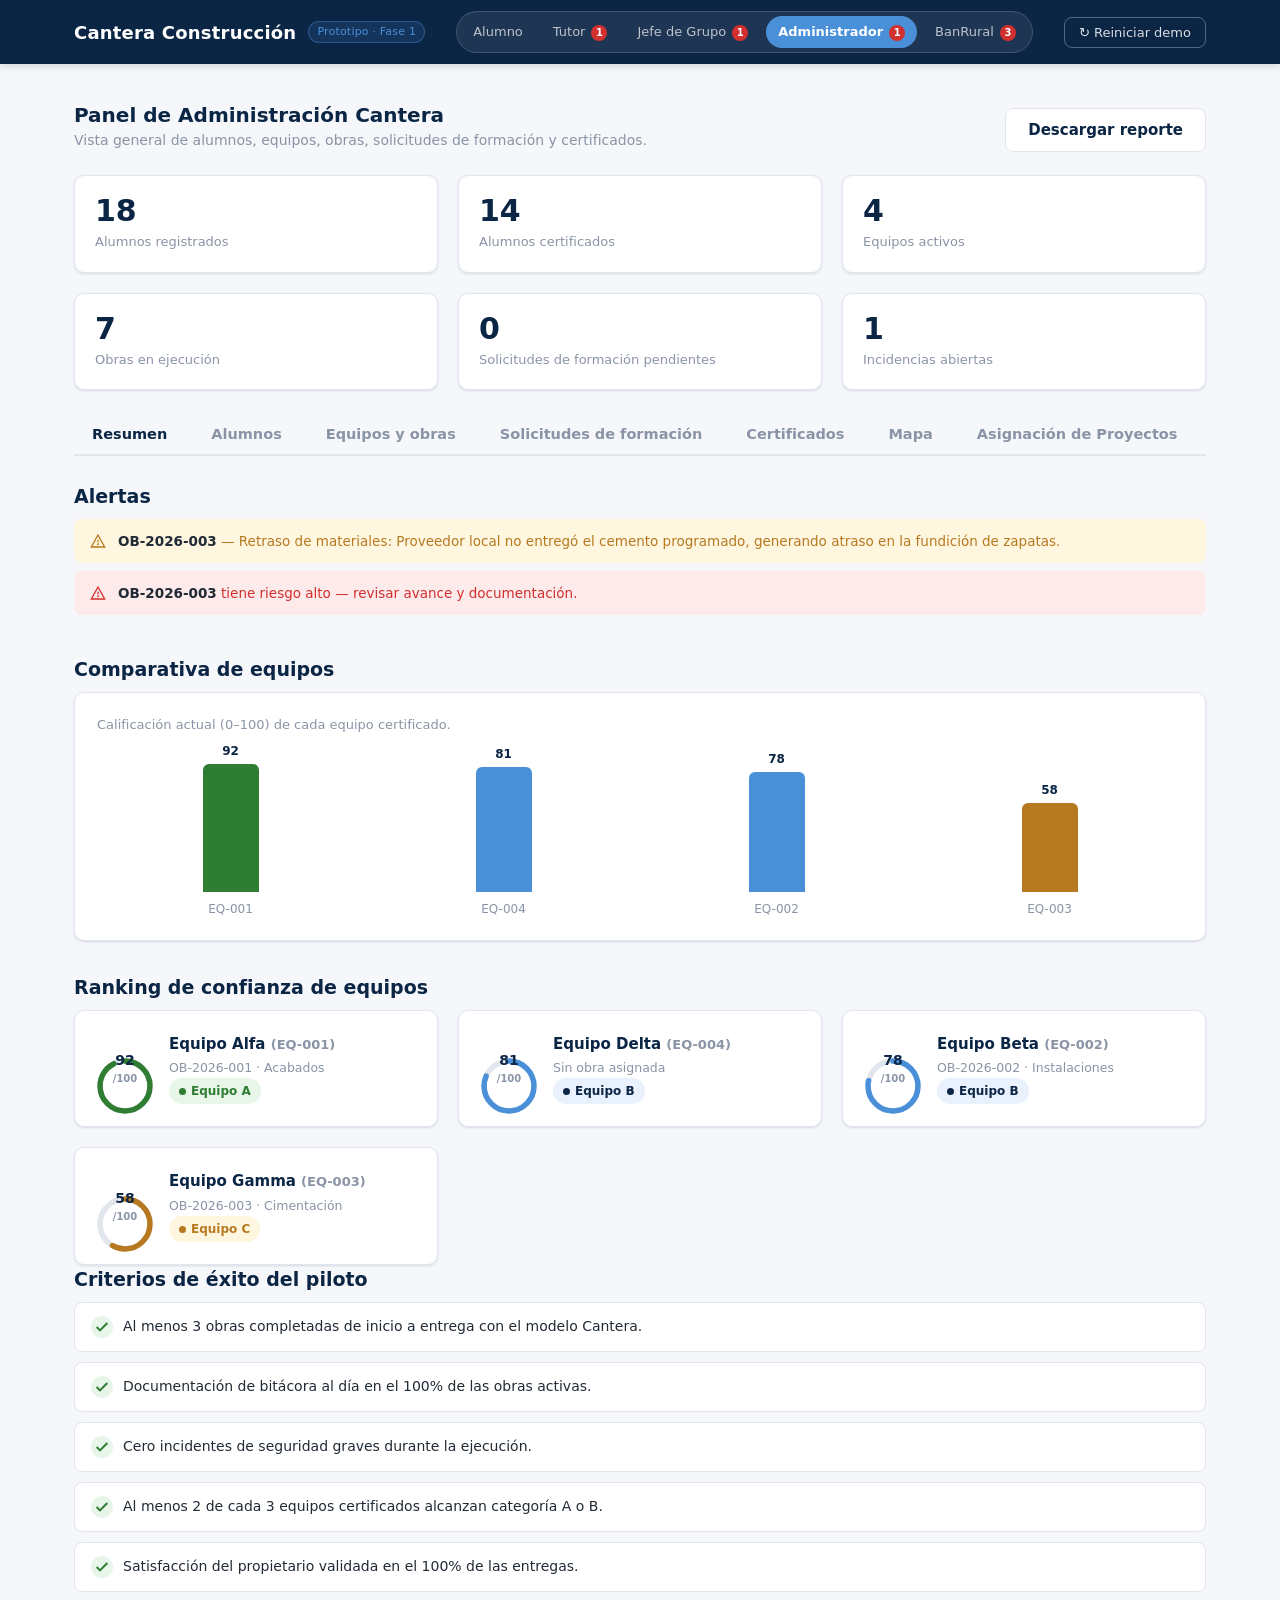
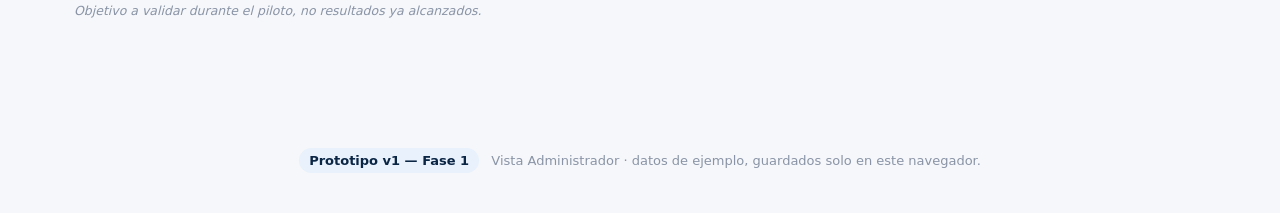
==== commit 17abfb1e: "Add project assignment tab and team creation form Added a new tab for project assignment with a form" ====
--- a/admin.html
+++ b/admin.html
@@ -52,6 +52,7 @@
         <button class="tab-btn" data-tab="tab-solicitudes">Solicitudes de formación</button>
         <button class="tab-btn" data-tab="tab-certificados">Certificados</button>
         <button class="tab-btn" data-tab="tab-mapa">Mapa</button>
+        <button class="tab-btn" data-tab="tab-asignacion">Asignación de Proyectos</button>
       </div>
 
       <!-- TAB: RESUMEN ======================================= -->
@@ -191,6 +192,94 @@
       </div>
       <div class="mapa-tooltip" id="mapa-tooltip"></div>
 
+      <!-- TAB: ASIGNACIÓN DE PROYECTOS ============================================ -->
+      <div class="tab-panel" id="tab-asignacion">
+        <div class="section" style="padding-top:0;padding-bottom:0">
+
+          <h2 class="section-title" style="font-size:19px">Construir un nuevo equipo</h2>
+          <p class="section-sub" style="margin-bottom:16px">Ponle nombre al equipo y haz clic en el puesto que le corresponde a cada alumno disponible.</p>
+          <div class="card" style="margin-bottom:32px">
+            <div class="equipo-builder-form">
+              <div class="field">
+                <label for="input-nombre-equipo">Nombre del equipo</label>
+                <input type="text" id="input-nombre-equipo" placeholder="Ej. Equipo Quetzal" maxlength="40">
+              </div>
+            </div>
+
+            <p class="subseccion-title">Alumnos disponibles</p>
+            <p class="subseccion-sub">Haz clic en un puesto para sumar al alumno al equipo.</p>
+            <div class="disponibles-strip" id="disponibles-strip"></div>
+
+            <div class="roles-grid" id="roles-grid"></div>
+
+            <div class="equipo-builder-actions">
+              <button class="btn btn-primary" id="btn-crear-equipo" disabled>Crear equipo</button>
+            </div>
+          </div>
+
+          <h2 class="section-title" style="font-size:19px">Equipos existentes</h2>
+          <p class="section-sub" style="margin-bottom:16px">Disponibilidad, integrantes y obra asignada de cada equipo de Cantera.</p>
+          <div class="equipos-grid" id="equipos-grid" style="margin-bottom:32px"></div>
+
+          <h2 class="section-title" style="font-size:19px">Asignar obra a un equipo</h2>
+          <p class="section-sub" style="margin-bottom:16px">Elige una obra planificada y un equipo disponible para ponerla en marcha.</p>
+          <div class="card" style="margin-bottom:32px">
+            <div class="asignacion-grid">
+              <div>
+                <p class="asignacion-col-title">Obras planificadas</p>
+                <div id="lista-obras-planificadas"></div>
+              </div>
+              <div>
+                <p class="asignacion-col-title">Equipos disponibles</p>
+                <div id="lista-equipos-disponibles"></div>
+              </div>
+            </div>
+            <div class="asignacion-actions">
+              <button class="btn btn-primary" id="btn-asignar-obra" disabled>Asignar equipo a la obra</button>
+            </div>
+          </div>
+
+          <h2 class="section-title" style="font-size:19px">Mapa de obras</h2>
+          <p class="section-sub" style="margin-bottom:16px">Dónde están las obras en marcha, planificadas y finalizadas de Cantera.</p>
+          <div class="mapa-layout">
+            <div class="mapa-obras-svg-card">
+              <svg viewBox="0 0 640 676" xmlns="http://www.w3.org/2000/svg">
+<path class="gt-dep-obras" d="M293.9,487.3L292.2,488.7L292.7,492.3L301.1,493L304.8,495.9L301.4,504.8L304.9,512.5L323,521.5L320.3,523.1L317.7,534.3L314.2,534.4L312.8,536.7L314.7,544.6L312.1,544.5L310.4,548.1L301.4,552.8L297.9,551.8L294.8,553.5L292.7,551L289.6,562.6L287.9,565.2L284.3,565.8L285,571.6L279.3,572.3L277.8,578.2L274.9,581L276.4,583.9L263,591.9L263.7,584.2L260.7,582.5L258.9,576.9L261.5,571.7L261.2,562.6L254.3,561.2L249.5,552.5L253.4,539.8L250.5,535.6L256,538.8L256.2,536L259.2,534.6L255.4,532.8L255.1,524L249.6,521.5L249.1,516.1L239.8,517L235.3,510.8L246.3,501.1L246.5,493.6L257.7,486.9L264.7,488.1L277.3,483.9L281.5,486.6L286.4,486L289.5,480.7L291.6,481.3L293.9,487.3Z"></path>
+          <path class="gt-dep-obras" d="M372.7,443.7L390.3,463.3L377,463.1L381.1,469.4L380.8,474.8L386.2,475.3L385.8,482.3L382,483.4L379.7,487.4L375.1,487.6L367.7,491.9L366.2,494.1L368,496.2L364.8,497.5L363.6,500.5L356.3,498.2L355.5,502L353.1,501.9L354.8,504.1L351.2,503.9L346.6,515.9L339.6,514L329.8,516.9L326.3,521.2L323.5,521.4L304.9,512.5L301.4,504.8L304.8,495.9L301.1,493L292.7,492.3L292.2,488.7L307.7,486.7L306.2,480.9L353.3,445.3L362.5,441.3L372.7,443.7Z"></path>
+          <path class="gt-dep-obras" d="M251.7,555.4L248.4,561.2L239.1,555.8L234.4,557.4L228.3,565.9L228,569.8L223.1,560.1L216.5,554.2L217.9,544L220.7,539L225.2,539.5L228.3,537.5L230.6,528.7L235.4,523.2L233.6,517.7L235.9,512.1L239.8,517L249.1,516.1L249.6,521.5L255.1,524L255.4,532.8L259.2,534.6L256.2,536L256,538.8L250.5,535.6L253.4,539.5L249.7,549.7L251.7,555.4Z"></path>
+          <path class="gt-dep-obras" d="M257.7,485.5L257,487.9L246.5,493.6L246.3,501.1L235.3,510.8L236.1,513.3L233.6,517.9L235.4,523.2L230.6,528.7L228.3,537.5L225.2,539.5L220.7,539L217.9,544L216.5,554.2L210.5,557.3L200.7,570.3L200.3,564.5L196.5,562.1L196.8,558.8L192.9,563.9L191.4,564L191.8,560.8L189.8,560.6L181.5,565.5L182.4,557.2L177.1,556.1L179.6,530.1L185,518.8L184,512L185.5,509L183.7,506.7L186,498.7L194.4,495.5L190.3,491.9L195.1,478L201.6,477.2L210.3,479.9L217.6,477.2L231.4,480L233.9,478.5L246.9,481.6L252.7,485.6L257.7,485.5Z"></path>
+          <path class="gt-dep-obras" d="M111.7,624.7L112.6,618.3L116.5,615.5L126.2,599.1L126.1,589.7L124,587.6L125.2,583.8L123.6,582.4L126.8,579.1L129.5,585.3L138.8,580.7L138.7,576.7L141.1,579.3L145.7,576.6L147.8,579L155.1,576.2L154.4,581.1L165.7,583.5L162.7,597.3L169,598.8L170.3,594.6L173,593.3L172.9,584.7L177.4,577L175.8,569.2L181.3,563.2L181.5,565.5L190.1,560.6L191.8,560.8L192.3,564.1L197.1,558.9L196.5,562.1L200.3,564.5L200.7,570.3L210.5,557.3L216.5,554.2L223.1,560.1L228,569.8L232.4,559.3L237.8,555.7L248.4,561.2L251.7,555.4L254.3,561.2L261.2,562.6L261.5,571.7L258.9,576.9L260.7,582.5L263.7,584.2L264.5,589.7L263,591.9L261.8,589.4L260.7,592.6L262.5,594.5L260.2,603.7L254.1,609.7L255.2,613.8L253.2,616.1L255.4,623.7L251.2,623.7L251.7,627.4L249.2,628.5L251.8,644.5L231.7,645.6L230.9,644.1L229.6,645L232.1,646.3L212.5,646.9L170.5,644.7L146.4,639.4L111.7,624.7Z"></path>
+          <path class="gt-dep-obras" d="M263,591.9L276.4,583.9L274.9,581L277.8,578.2L279.3,572.3L285,571.6L284.3,565.8L287.9,565.2L289.6,562.6L292.7,551L294.8,553.5L297.9,551.8L301.4,552.8L308.1,548.7L312.9,548.8L314.3,552.5L318.2,554.8L319.1,551.9L336.3,551.2L337.4,555.2L347.3,562.1L344.4,568.7L346.3,576.3L335.5,574L335.5,577.2L327.2,576.8L326.3,583.4L323.2,583.2L323.5,590.3L325.9,588.8L346,602.1L342.4,606.6L346.6,613.4L343.6,621.1L334,619.2L327.8,627.1L336.3,631.3L330.5,636.7L330.4,633.7L325.6,633.5L320.8,630.3L312.9,631.4L309.5,634.4L310.5,639.8L313.7,643.2L319.6,645L320,648.8L321.9,648.9L321.6,651.1L324.6,653.7L321.2,657.9L324.1,658.4L323.3,660.4L318.4,660L318.8,667.1L302.2,658.2L279,650.2L251.8,644.5L249.2,628.5L251.7,627.4L251.2,623.7L255.4,623.7L253.2,616.1L255.2,613.8L254.1,609.7L260.2,603.7L262,589.3L263,591.9Z"></path>
+          <path class="gt-dep-obras" d="M186,498.7L183.7,506.7L185.5,509L184,512L185.4,516.7L179.9,528.2L177.7,545.7L176.1,541.5L165.3,536L154.7,545.6L152.9,539.1L150.3,537.3L150.9,533.3L144.7,529.4L147.3,527.7L146.3,524.9L143,527.5L140.7,525.2L136.1,527.2L130.5,526.2L125.8,532.8L116.9,532.8L120.8,525.4L120.1,513.4L126.5,508.9L133.1,495.9L143.8,487.2L148.6,487.1L149.4,490.4L153.6,489.4L155.7,492.2L163.7,489.8L164.6,485.9L171.7,484.1L172.5,487.5L176,488.1L181.2,493.7L175.9,498.8L176.6,500.3L180.9,502.5L184,497.2L186,498.7Z"></path>
+          <path class="gt-dep-obras" d="M169.4,483.7L164.6,485.9L163.7,489.8L155.7,492.2L153.6,489.4L149.4,490.4L148.6,487.1L143.8,487.2L133.1,495.9L126.5,489.3L127.4,484.5L118,485.7L113.7,475.5L109.3,476.6L113.3,473.3L111.3,469L110.1,447.9L116.1,442.4L135.8,443.3L136.7,431.7L146.8,424.9L146.6,433.1L148.5,433L151.7,439L155.4,439.2L164.7,447.9L163.5,449.7L160.8,449.2L156.4,445.2L154.1,460.6L156.9,469.6L160.5,469.7L159.1,475.4L162.9,475.6L169.4,483.7Z"></path>
+          <path class="gt-dep-obras" d="M116.1,442.4L110.1,447.9L111.3,469L113.3,473.3L109.3,476.6L113.7,475.5L118,485.7L127.4,484.5L126.5,489.3L133.2,496.4L126.5,508.9L119.5,515.2L107.4,524.2L104,524.6L101.5,528.3L100.8,523.9L97.9,523.9L93.5,531.6L93.1,523.9L88.9,525.8L91.4,513.9L85.5,517.9L84,523L80.9,520.3L78,525.9L77.4,534.6L72.7,534.9L73,540.7L69,550.4L58.6,547L55.9,548.1L50.8,544.4L39.3,543.1L30.2,538.4L29.8,534.9L16.3,529.9L23.8,522.4L25.4,518.2L27.4,518.8L34.2,513.2L45.4,514L49.8,511.2L54.2,513.3L64.3,513.4L71.4,510.1L76.9,487.8L84,483.1L82,479.2L90,474.2L92.4,457L85.5,449.6L88.4,443.5L97.6,441.9L104.1,438.3L107,429.2L114.7,432.2L116.1,442.4Z"></path>
+          <path class="gt-dep-obras" d="M72.2,600.5L77.7,596.1L78.2,588.5L85,579.9L96.5,582.5L96.9,580.1L91.4,579L91.8,577.4L102.8,578.8L103.9,575.7L102,572.8L105.1,557.7L103.8,543L111.1,528.4L108.9,525.9L111.2,521.2L119,515.3L120.8,525.4L116.9,532.7L118.2,533.7L125.8,532.8L130.5,526.2L136.1,527.2L140.7,525.2L143,527.5L146.3,524.9L147.3,527.7L144.7,529.4L150.9,533.3L150.3,537.3L152.9,539.1L154.7,545.6L164.7,536L176.6,542.1L178.6,550L177.1,556.1L182.3,557L182.5,559L181.5,563L175.8,569.2L177.4,577L172.9,584.7L173,593.3L170.3,594.6L169,598.8L162.7,597.3L165.7,583.5L154.4,581.1L155.1,576.2L147.8,579L145.7,576.6L141.1,579.3L138.7,576.7L138.8,580.7L129.5,585.3L126.8,579.1L123.6,582.4L125.2,583.8L124,587.6L126.1,589.7L126.2,599.1L116.5,615.5L112.6,618.3L111.7,624.7L72.2,600.5Z"></path>
+          <path class="gt-dep-obras" d="M11.6,551.1L15.8,550.4L17.5,547.6L19.8,548.6L21.8,544L30,538L40.2,543.4L50.8,544.4L55.9,548.1L58.6,547L69,550.4L73,540.7L72.7,534.9L77.4,534.6L78,525.9L80.9,520.3L84,523L88.8,514.8L91.6,514.1L88.9,525.8L93.1,523.9L93.5,531.6L97.9,523.9L100.8,523.9L101.5,528.3L104,524.6L115.3,518.6L111.2,521.2L108.9,525.9L111.1,528.4L103.8,543L105.1,557.7L102,572.8L103.9,575.7L102.8,578.8L91.8,577.4L91.4,579L96.9,580.1L96.5,582.5L85,579.9L78.2,588.5L77.7,596.1L72.7,600.4L11.6,551.1Z"></path>
+          <path class="gt-dep-obras" d="M30,538L21.8,544L19.8,548.6L16.8,547.9L14.6,551L11.6,551.1L0,542.1L3.1,543.4L4.1,539.9L7.5,538.5L10.3,527.2L15.2,522.2L14.8,513.4L11.2,508.6L12.7,503.9L9.2,495L9.5,491.6L16.5,484.9L14.2,468.8L18,464.1L22.4,464.9L24.4,463.2L26.6,456.4L28.8,455.1L4.7,423.5L19.5,396.5L25.7,400.9L26,420.6L36.9,422.7L45.2,413.5L48.3,413.3L57.2,406.6L66.6,411.9L79.7,408.8L84.4,410.4L98.1,427.4L107,429.2L104.1,438.3L97.6,441.9L89.5,442.8L85.6,448.4L87.2,453L92.4,457L90.1,473.8L82,479.2L84,483.1L76.9,487.8L73.3,497.1L72,509.5L64.3,513.4L54.2,513.3L49.4,511.2L45.4,514L34.5,513.1L30.5,514.6L16.1,529L29.8,534.9L30,538Z"></path>
+          <path class="gt-dep-obras" d="M146.7,424.9L136.7,431.7L135.8,443.3L122.9,443.6L116.1,442.4L114.7,432.2L104.4,427.4L98.1,427.4L91.8,418.2L81.2,409L66.6,411.9L57.2,406.6L48.3,413.3L45.2,413.5L36.9,422.7L26,420.6L25.7,400.9L19.5,396.5L81.1,288.9L180.4,288.8L180.4,292.4L176.5,296L176.9,300.8L180.1,301.8L182.4,306.1L187.8,306.1L186.8,310L190,311.4L182.8,334.1L173.2,328.9L174,331L170.5,334.4L175.3,338.2L172.4,342.3L171.2,350.7L168.1,351.9L165.9,356.3L162.2,357.4L163.1,360.1L160.3,359.4L160.3,362.4L153,364.4L150.6,367.7L153.9,369.7L146.6,374.7L146.6,389.9L148.9,395.7L159.2,403.8L170.2,402.6L172.4,406.6L167.5,419.4L160.7,419.4L154.5,422.2L151.6,420.3L149.8,422.3L147.8,421.1L145.6,422.2L146.7,424.9Z"></path>
+          <path class="gt-dep-obras" d="M278.6,420.1L269.9,432.3L268.2,425.6L256.4,425.2L255.8,415.1L248.9,408.4L242.6,419.4L238.2,416.6L236.8,420.5L240,422.5L236.5,429.7L232.7,429.7L230.6,426.8L227,427.5L228.6,441.4L236.1,453.8L252.1,466.1L251.6,472.2L255.8,479.3L258.7,480.6L257.7,485.5L252.7,485.6L246.9,481.6L233.9,478.5L231.4,480L217.6,477.2L210.3,479.9L197.7,476.8L192.9,482L193.5,486.4L190.3,491.9L194.2,495.8L188.4,498.4L184,497.2L180.9,502.5L175.8,499.4L181.3,494.8L180.8,492.9L176,488.1L172.5,487.5L172,484.3L169.4,483.7L162.9,475.6L159.1,475.4L160.5,469.7L156.9,469.6L155,466.3L156,445.7L160.8,449.2L163.5,449.7L164.7,447.9L155.4,439.2L151.7,439L148.5,433L146.6,433.1L148,426L145.6,422.4L167.5,419.4L172.4,406.6L170.2,402.6L159.2,403.8L148.9,395.7L146.6,389.9L146.6,374.7L153.9,369.7L150.6,367.7L153,364.4L160.3,362.4L160.3,359.4L163.1,360.1L162.2,357.4L165.9,356.3L168.1,351.9L171.2,350.7L172.4,342.3L175.3,338.2L170.5,334.4L174,331L173.2,328.9L182.8,334.1L190,311.4L186.8,310L187.8,306.1L182.4,306.1L180.1,301.8L176.9,300.8L176.5,296L180.4,292.4L180.4,288.8L289.9,289.7L285.9,294.1L288.7,295.1L288.9,297.4L286.9,296L281.7,300.5L279.2,298.4L275.4,304.1L277,301.3L273.5,302.8L273.8,300.6L272.2,302.3L269.1,300.1L266.9,302.9L263.6,298.9L259.8,299.1L262,297.8L261.4,295L258.7,297.1L255.6,294.3L250.3,294.5L245,297.9L244.9,305.4L239.8,303.8L239,306.6L235.9,307.6L239.9,310.7L236,320.3L239.2,320.5L240.5,324.3L234.6,329L232.9,334.8L226.1,342.7L232,343.8L232.7,346.7L229.8,347.5L234,350.2L230.6,354.4L252.5,359.4L256.4,365.5L254.6,370.2L257.9,372L260,377.6L260.6,382.9L254.8,386.5L253.2,392.6L251,394.7L245,393.2L242.4,397.5L243.2,402.5L246,406L253.8,408.7L276.6,411.2L280.2,415.7L278.6,420.1Z"></path>
+          <path class="gt-dep-obras" d="M278.6,420.1L291.2,419.1L303.6,428.3L308.3,422.9L346.8,423.3L365.1,421.5L369.9,416.6L374.2,416.3L373.3,420.7L379,421.5L377.8,434.4L378.3,438.6L380.4,439.9L377.2,442.5L373.1,441.7L371.8,444L362.5,441.3L353.3,445.3L306.2,480.9L305.9,483.3L308.5,485L306.7,487.1L294.1,487.5L291.6,481.3L289.5,480.7L286.4,486L281.5,486.6L277.3,483.9L267.3,487.7L258.5,487.1L258.7,480.6L255.8,479.3L251.6,472.2L252.1,466.1L236.1,453.8L228.6,441.4L227,427.5L230.6,426.8L232.7,429.7L236.5,429.7L240,422.5L236.8,420.5L238.2,416.6L242.6,419.4L248.9,408.4L255.8,415.1L256.4,425.2L268.2,425.6L269.9,432.3L278.6,420.1Z"></path>
+          <path class="gt-dep-obras" d="M350.4,299.2L354.7,299.6L354.4,302.6L357.9,300.8L359.6,302.6L359.9,298.7L363,300.9L362.2,303.2L364.1,302.5L362.8,304.4L365.2,306.5L368,305.4L371.9,308.7L373.7,306.5L373.3,309.8L377.5,312L378.5,316.2L384.7,316.7L394.9,314.1L399.6,306.8L403.9,307.6L406.6,304.1L412.4,305.3L415.2,298.2L421.4,299.8L421.6,297.6L423.2,299.3L432.6,292.4L434.7,295.1L436.3,294.2L436.4,326.8L441.6,323.9L443.5,326.3L449.3,324.3L451,326.3L446.3,331.4L430.6,361.3L423.3,379.7L425.7,384L422.2,387.5L433.8,391.6L431.1,396.4L434.1,397.8L432.5,403.9L434.5,406.4L429.3,409.2L430.9,414.2L425.8,415.4L424.3,426.6L416.2,439.9L412,438.9L408.9,441.9L409,447L400.9,441.9L393.1,442.3L390.9,438.6L378.7,439.2L379.2,422.5L373.3,420.7L374.2,416.3L369.9,416.6L365.1,421.5L346.8,423.3L308.3,422.9L303.6,428.3L291.2,419.1L278.6,420.1L280.2,415.7L276.6,411.2L253.8,408.7L246,406L243.2,402.5L242.4,397.5L245,393.2L251,394.7L253.2,392.6L254.8,386.5L260.6,382.9L260,377.6L257.9,372L254.6,370.2L256.4,365.5L252.5,359.4L230.6,354.4L234,350.2L229.8,347.5L232.7,346.7L232,343.8L226.1,342.7L232.9,334.8L234.6,329L240.5,324.3L239.2,320.5L236,320.3L239.9,310.7L235.9,307.6L239,306.6L239.8,303.8L244.9,305.4L245,297.9L250.3,294.5L255.6,294.3L258.7,297.1L261.4,295L262,297.8L259.8,299.1L263.6,298.9L266.9,302.9L269.1,300.1L272.2,302.3L273.8,300.6L273.5,302.8L277,301.3L275.4,304.1L279.2,298.4L281.7,300.5L286.9,296L289.1,297.2L285.9,294.1L290,289.9L287.4,290.7L286.5,288.9L322.8,293.6L348.7,302.8L350.4,299.2Z"></path>
+          <path class="gt-dep-obras" d="M480.1,318.2L473.9,314.3L458.8,314.4L455.9,316.7L453.6,324L443.5,326.3L440,324.1L436.4,326.8L436.3,294.2L434.7,295.1L432.1,292.3L423.2,299.3L421.6,297.6L421.4,299.8L415.2,298.2L412.4,305.3L406.6,304.1L403.9,307.6L399.6,306.8L394.9,314.1L379.6,316.8L377.5,312L373.3,309.8L373.7,306.5L372.6,308.7L368,305.4L365.2,306.5L362.8,304.4L364.1,302.5L362.2,303.2L363,300.9L359.9,298.7L359.6,302.6L358.2,300.8L354.4,302.6L354.7,299.6L350.9,298.6L348.7,302.8L322.8,293.6L286,288.9L288.7,283.8L284.3,285.7L283.7,282.2L284.5,280.3L287.8,281.4L288.2,278.2L284.9,276.1L288.8,273.6L284.4,270.2L284,266.6L288.3,262.6L284.3,260.4L285.6,257.9L289.3,258.1L286.6,255.1L286.9,251.3L291,250.3L293,245.2L295.8,245.3L292.6,241.6L291.4,243.9L291.3,241.2L293.4,239.3L297.6,240.9L292.6,236.1L294.9,233.1L291.5,234.2L289.3,230.9L279.3,231.1L280.6,225.4L277.8,226.1L276,223.5L272.4,225.3L269.5,223.6L270.1,221.5L263.3,223.5L261.9,220.2L255.5,221.7L260,218.5L258.3,214.8L253.7,215.4L253.4,208.5L256.8,205.4L254.6,202.5L253.7,205.4L250.4,204.9L252.4,202.4L251.8,195.1L248,187L243.8,184.3L243.4,181L235.6,174.9L229.1,172.6L228.8,168.8L221.3,169.2L217.3,164.7L210.1,165.1L208,158.7L201.7,158.3L204.5,155.1L203.3,152L199.9,152.5L199.2,158.2L196.1,154.4L186.9,151.7L185.7,149.8L187.2,147.9L178.3,139.5L178.1,135.3L169.2,132.8L163.3,126.7L160.9,119.3L154.7,117.5L154.9,107.4L145.9,105.3L141.8,109.3L140.8,104.1L129.9,100.7L126.9,94.3L199.1,93.7L199.1,0.4L491,0.4L491.8,127.2L480.1,318.2Z"></path>
+          <path class="gt-dep-obras" d="M453.1,427.3L448.9,430.9L433.3,437.1L426.3,436.6L416.2,439.9L424.3,426.6L425.8,415.4L430.6,414.8L429,409.7L434.5,406.4L432.5,403.9L434.1,397.8L431.1,396.4L433.8,391.6L422.2,387.5L425.7,384L423.3,379.7L445,333.8L449.8,329.4L450.1,325.1L455.2,321.8L453.9,320.7L458.3,314.5L476.4,314.9L480.6,319.9L486.3,317.9L488,315.3L492.2,318.2L494.6,316.4L498,318.1L499.7,315.5L503.5,318.1L507.4,314.8L508,317.3L509.5,315.2L513,316L512.8,318.5L517,317L523,319.7L529.9,317.8L534.8,324L543.3,322.1L575.1,341.8L575.6,345.6L572.2,349.1L574.4,351.9L580.4,349.3L578.7,345.1L582.8,342.8L582.3,340.4L586.9,332.4L585.3,325.3L587.3,328.2L588.6,326.2L594.6,328.3L597,327L593.9,322.6L587.9,321L585.3,315.7L577.4,311.4L576,307.1L578.5,306.7L587.1,310.3L602.8,323.8L625.6,336.9L633.6,344.7L640,346.9L635.3,347.4L636.7,349.2L635.5,352.8L633.6,351.5L633.3,353.8L630,352L630.3,354.9L623.5,355.3L620.6,364.1L584.7,395.5L579.1,397.9L567.2,410L540.3,426.5L519.9,444.1L491.5,455.3L486.3,449.3L487.4,443.8L484.9,438.1L481,436.6L488.2,432.2L488,422.4L486.1,419.9L482,421.3L479.4,417.7L475.9,419.8L475.6,417.4L468.7,418.2L466.6,421.5L455.6,422L453.1,427.3Z"></path>
+          <path class="gt-dep-obras" d="M480.6,418.6L481.3,421.2L485.8,419.7L488,422.4L488.2,432.2L481,436.6L484.9,438.1L487.4,443.8L486.3,449.3L491.7,455.7L486.7,465.7L491.2,469.7L487.5,479.5L483.8,475.1L480.4,474.9L475.4,482.5L472,484L464.9,481.2L455.8,484.1L447.9,482.1L438.8,484.3L436.1,489.5L423.5,490.4L409.9,486.8L403.5,492.3L404,502.8L399.8,509L393.6,507.9L387.1,501.6L384.5,497L385.4,492.5L378.6,488.8L382,483.4L385.8,482.3L386.4,475.8L380.8,474.8L381.1,469.4L377,463.1L390.3,463.3L372.7,443.7L373.1,441.7L377.2,442.5L378.5,440L384.7,438.2L390.9,438.6L393.1,442.3L400.9,441.9L409,447L408.9,441.9L412,438.9L417.8,440.1L426.3,436.6L433.3,437.1L448.9,430.9L458.3,420.7L466.6,421.5L468.4,418.3L474.9,417.3L475.9,419.8L478.4,417.6L480.6,418.6Z"></path>
+          <path class="gt-dep-obras" d="M407.5,544.2L405.5,539.5L413.3,518.9L409,517.6L408.9,507.7L401.3,507.8L404,502.8L402.5,496.4L405.1,490.6L409.9,486.8L422,490.4L436.1,489.5L438.8,484.3L447.9,482.1L455.8,484.1L464.9,481.2L472,484L475.4,482.5L480.4,474.9L485.5,476.6L487,481.9L480.2,485.5L479.8,489.2L480.6,494.6L489.1,503.8L489.5,511L495,514.2L491,521.2L492.7,528.4L490.4,537.3L477.8,535.4L467.6,548.2L467.9,550.2L459.5,554.6L459.5,562.2L455.7,559.8L454.8,561.3L453.4,557.5L446.9,564L441,561.2L436.2,565.1L433,561.4L436,558.7L436.5,553.4L432.3,547.6L427.9,545.1L426,547.7L428.5,551.6L423.3,553.5L421.7,548.6L416.7,547.1L417.1,541.5L413.5,539.6L407.5,544.2Z"></path>
+          <path class="gt-dep-obras" d="M378.7,487.8L385.4,492.5L384.5,497L393.6,507.9L396.7,509.3L408.9,507.7L409,517.6L413.3,519.1L405.5,539.5L407.5,544.2L405.8,550L402.6,552.4L390.1,552.5L385.4,547.3L382.2,547.1L383,550.3L374.4,556.2L373.8,560.4L366.3,555.5L347.5,562.5L337.4,555.2L336.3,551.2L319.1,551.9L318.2,554.8L314.3,552.5L313.3,549L309.3,549.1L312.1,544.5L314.9,544.3L312.8,536.7L314.2,534.4L317.9,534L320.9,522.1L326,521.4L329.8,516.9L339.6,514L346.6,515.9L351.2,503.9L354.8,504.1L353.1,501.9L355.5,502L356.3,498.2L363.6,500.5L364.8,497.5L368,496.2L366.2,494.1L367.7,491.9L375.1,487.6L378.7,487.8Z"></path>
+          <path class="gt-dep-obras" d="M347.5,562.5L366.3,555.5L373.8,560.4L374.4,556.2L383,550.3L382.2,547.1L385.4,547.3L390.1,552.5L402.9,552.3L406,549.8L407.5,544.2L413.5,539.6L417.4,541.8L417.1,547.7L421.9,548.8L422.1,553.1L428.5,551.6L426,547.2L428.6,545L436.5,553.4L436,558.7L433,561.4L434.8,564.9L433.1,568.6L430.7,568.6L429.9,563.3L424.3,563.5L424,570.6L426.1,574L422.6,574.7L421.8,577.9L421.6,580.5L425.6,579.8L429.1,583.2L428.4,587.2L432.9,592.1L432.9,595.2L424,598.5L416,598.2L410,601.4L400.4,612.4L397.2,621.8L398.7,626.8L392.1,626.6L385.7,621.8L379.7,622.6L378.2,625.4L372,626.6L371.6,629.7L362.9,637.2L352.9,642.5L350.9,649.2L343.9,652.6L338.8,659.7L339.7,663.6L337.9,667.6L342,672.9L338.3,675.2L326,670.1L328.3,670L326.7,668.7L325,669.8L318.8,667.1L318.4,660L323.3,660.4L324.1,658.4L321.2,657.9L324.6,653.7L321.6,651.1L321.9,648.9L320,648.8L319.6,645L313.7,643.2L310.5,639.8L309.4,634.9L311.9,631.8L320.8,630.3L325.6,633.5L330.4,633.7L330.5,636.7L336.3,631.3L327.8,627.3L334,619.2L344.2,620L346.6,613.4L342.4,606.3L346.2,602.4L325.9,588.8L323.5,590.3L322.9,584.4L323.6,582.6L326.3,583.4L327.2,576.8L335.5,577.2L335.5,574L346.3,576.3L344.4,568.7L347.5,562.5Z"></path>
+                <g id="obra-markers"></g>
+              </svg>
+              <div class="mapa-leyenda">
+                <span><span class="mapa-leyenda-swatch" style="background:var(--yellow)"></span>Planificada</span>
+                <span><span class="mapa-leyenda-swatch" style="background:var(--sky)"></span>En marcha</span>
+                <span><span class="mapa-leyenda-swatch" style="background:var(--green)"></span>Finalizada</span>
+              </div>
+            </div>
+            <div class="mapa-panel" id="mapa-obras-panel"></div>
+          </div>
+
+        </div>
+      </div>
+
     </div>
   </main>
 
--- a/styles.css
+++ b/styles.css
@@ -23,6 +23,7 @@
    18. ASISTENTE DE CHAT (alumno)
    19. TUTORES Y MENSAJERÍA
    20. MAPA DE COBERTURA (Administrador)
+   21. ASIGNACIÓN DE PROYECTOS (Administrador)
    ========================================================= */
 
 /* 1. VARIABLES DE MARCA ================================= */
@@ -1258,6 +1259,93 @@
 
 @media (max-width: 900px) {
   .mapa-layout { grid-template-columns: 1fr; }
+}
+
+/* 21. ASIGNACIÓN DE PROYECTOS (Administrador) =============== */
+.subseccion-title { font-size: 16px; font-weight: 700; color: var(--navy); margin: 0 0 4px; }
+.subseccion-sub { font-size: 13px; color: var(--gray-mid); margin: 0 0 16px; }
+
+.disponibles-strip { display: flex; flex-wrap: wrap; gap: 8px; margin-bottom: 4px; }
+.persona-chip {
+  display: flex; align-items: center; gap: 8px;
+  background: var(--gray-bg); border: 1px solid var(--gray-border); border-radius: 999px;
+  padding: 6px 8px 6px 6px; font-size: 12.5px;
+}
+.persona-chip .avatar.xs { width: 26px; height: 26px; font-size: 11px; flex-shrink: 0; }
+.persona-chip .nombre { font-weight: 600; color: var(--navy); white-space: nowrap; }
+.persona-chip .muni { color: var(--gray-mid); font-size: 11px; white-space: nowrap; }
+.persona-chip-roles { display: flex; gap: 4px; margin-left: 4px; }
+.persona-chip-roles button {
+  border: 1px solid var(--sky); background: var(--white); color: var(--sky);
+  font-size: 10.5px; font-weight: 700; border-radius: 999px; padding: 3px 8px;
+}
+.persona-chip-roles button:hover { background: var(--sky); color: var(--white); }
+.disponibles-empty { font-size: 13px; color: var(--gray-mid); padding: 10px 0; }
+
+.equipo-builder-form { display: flex; gap: 10px; align-items: flex-end; flex-wrap: wrap; margin-bottom: 18px; }
+.equipo-builder-form .field { margin-bottom: 0; flex: 1; min-width: 220px; }
+
+.roles-grid { display: grid; grid-template-columns: repeat(3, 1fr); gap: 14px; margin-top: 6px; }
+.rol-grupo { background: var(--gray-bg); border: 1px solid var(--gray-border); border-radius: 10px; padding: 12px; min-height: 90px; }
+.rol-grupo-header { display: flex; align-items: center; justify-content: space-between; margin-bottom: 8px; }
+.rol-grupo-header h5 { font-size: 12.5px; font-weight: 700; color: var(--navy); text-transform: uppercase; letter-spacing: .03em; margin: 0; }
+.rol-grupo-count { font-size: 11px; color: var(--white); background: var(--sky); border-radius: 999px; padding: 1px 7px; font-weight: 700; }
+.rol-grupo-empty { font-size: 12px; color: var(--gray-mid); font-style: italic; }
+.integrante-pill {
+  display: flex; align-items: center; justify-content: space-between; gap: 8px;
+  background: var(--white); border: 1px solid var(--gray-border); border-radius: 8px;
+  padding: 6px 8px; font-size: 12.5px; margin-bottom: 6px;
+}
+.integrante-pill:last-child { margin-bottom: 0; }
+.integrante-pill span { font-weight: 600; color: var(--navy); }
+.integrante-pill button {
+  border: none; background: none; color: var(--red); font-size: 15px; font-weight: 700; line-height: 1; padding: 0 2px;
+}
+
+.equipo-builder-actions { display: flex; justify-content: flex-end; margin-top: 16px; }
+
+.equipos-grid { display: grid; grid-template-columns: repeat(auto-fill, minmax(260px, 1fr)); gap: 16px; }
+.equipo-card { background: var(--white); border: 1px solid var(--gray-border); border-radius: var(--radius); padding: 16px; box-shadow: var(--shadow); }
+.equipo-card-head { display: flex; align-items: flex-start; justify-content: space-between; gap: 8px; margin-bottom: 10px; }
+.equipo-card-head h4 { font-size: 15px; color: var(--navy); margin-bottom: 2px; }
+.equipo-card-head .codigo { font-size: 11.5px; color: var(--gray-mid); }
+.equipo-card-miembros { list-style: none; padding: 0; margin: 0 0 10px; display: grid; gap: 5px; }
+.equipo-card-miembros li { font-size: 12.5px; color: var(--text); display: flex; justify-content: space-between; gap: 8px; }
+.equipo-card-miembros li .rol-tag { color: var(--gray-mid); font-size: 11px; }
+.equipo-card-obra { font-size: 12.5px; color: var(--navy); background: var(--sky-light); border-radius: 8px; padding: 8px 10px; font-weight: 600; }
+.equipo-card-sin-obra { font-size: 12.5px; color: var(--gray-mid); font-style: italic; }
+
+.asignacion-grid { display: grid; grid-template-columns: 1fr 1fr; gap: 20px; }
+.asignacion-col-title { font-size: 12.5px; font-weight: 700; color: var(--gray-mid); text-transform: uppercase; letter-spacing: .04em; margin-bottom: 10px; }
+.pick-card {
+  border: 1.5px solid var(--gray-border); border-radius: 10px; padding: 12px 14px; margin-bottom: 10px;
+  cursor: pointer; transition: border-color 0.12s ease, background 0.12s ease;
+}
+.pick-card:hover { border-color: var(--sky); }
+.pick-card.selected { border-color: var(--sky); background: var(--sky-light); }
+.pick-card h5 { font-size: 13.5px; color: var(--navy); margin-bottom: 3px; }
+.pick-card p { font-size: 12px; color: var(--gray-mid); margin: 0; }
+.pick-empty { font-size: 13px; color: var(--gray-mid); text-align: center; padding: 24px 0; border: 1.5px dashed var(--gray-border); border-radius: 10px; }
+.asignacion-actions { display: flex; justify-content: center; margin-top: 18px; }
+
+.mapa-obras-svg-card { background: var(--white); border: 1px solid var(--gray-border); border-radius: var(--radius); box-shadow: var(--shadow); padding: 20px; }
+.mapa-obras-svg-card svg { width: 100%; height: auto; display: block; overflow: visible; }
+.gt-dep-obras { fill: var(--gray-bg); stroke: var(--white); stroke-width: 1.2; }
+.obra-marker { cursor: pointer; stroke: var(--white); stroke-width: 1.6; transform-box: fill-box; transform-origin: center; transition: transform 0.12s ease, filter 0.12s ease; }
+.obra-marker:hover { transform: scale(1.3); filter: brightness(1.08); }
+.obra-marker.is-selected { stroke: var(--navy); stroke-width: 2.6; }
+.obra-marker-en_curso { fill: var(--sky); }
+.obra-marker-planificada { fill: var(--yellow); }
+.obra-marker-finalizada { fill: var(--green); }
+
+.obra-detail-row { display: flex; justify-content: space-between; gap: 10px; padding: 8px 0; border-bottom: 1px dashed var(--gray-border); font-size: 13px; }
+.obra-detail-row:last-child { border-bottom: none; }
+.obra-detail-row .label { color: var(--gray-mid); }
+.obra-detail-row .value { color: var(--navy); font-weight: 600; text-align: right; }
+
+@media (max-width: 900px) {
+  .roles-grid { grid-template-columns: 1fr; }
+  .asignacion-grid { grid-template-columns: 1fr; }
 }
 
 /* 16. IMPRESIÓN (reporte descargable) ====================== */
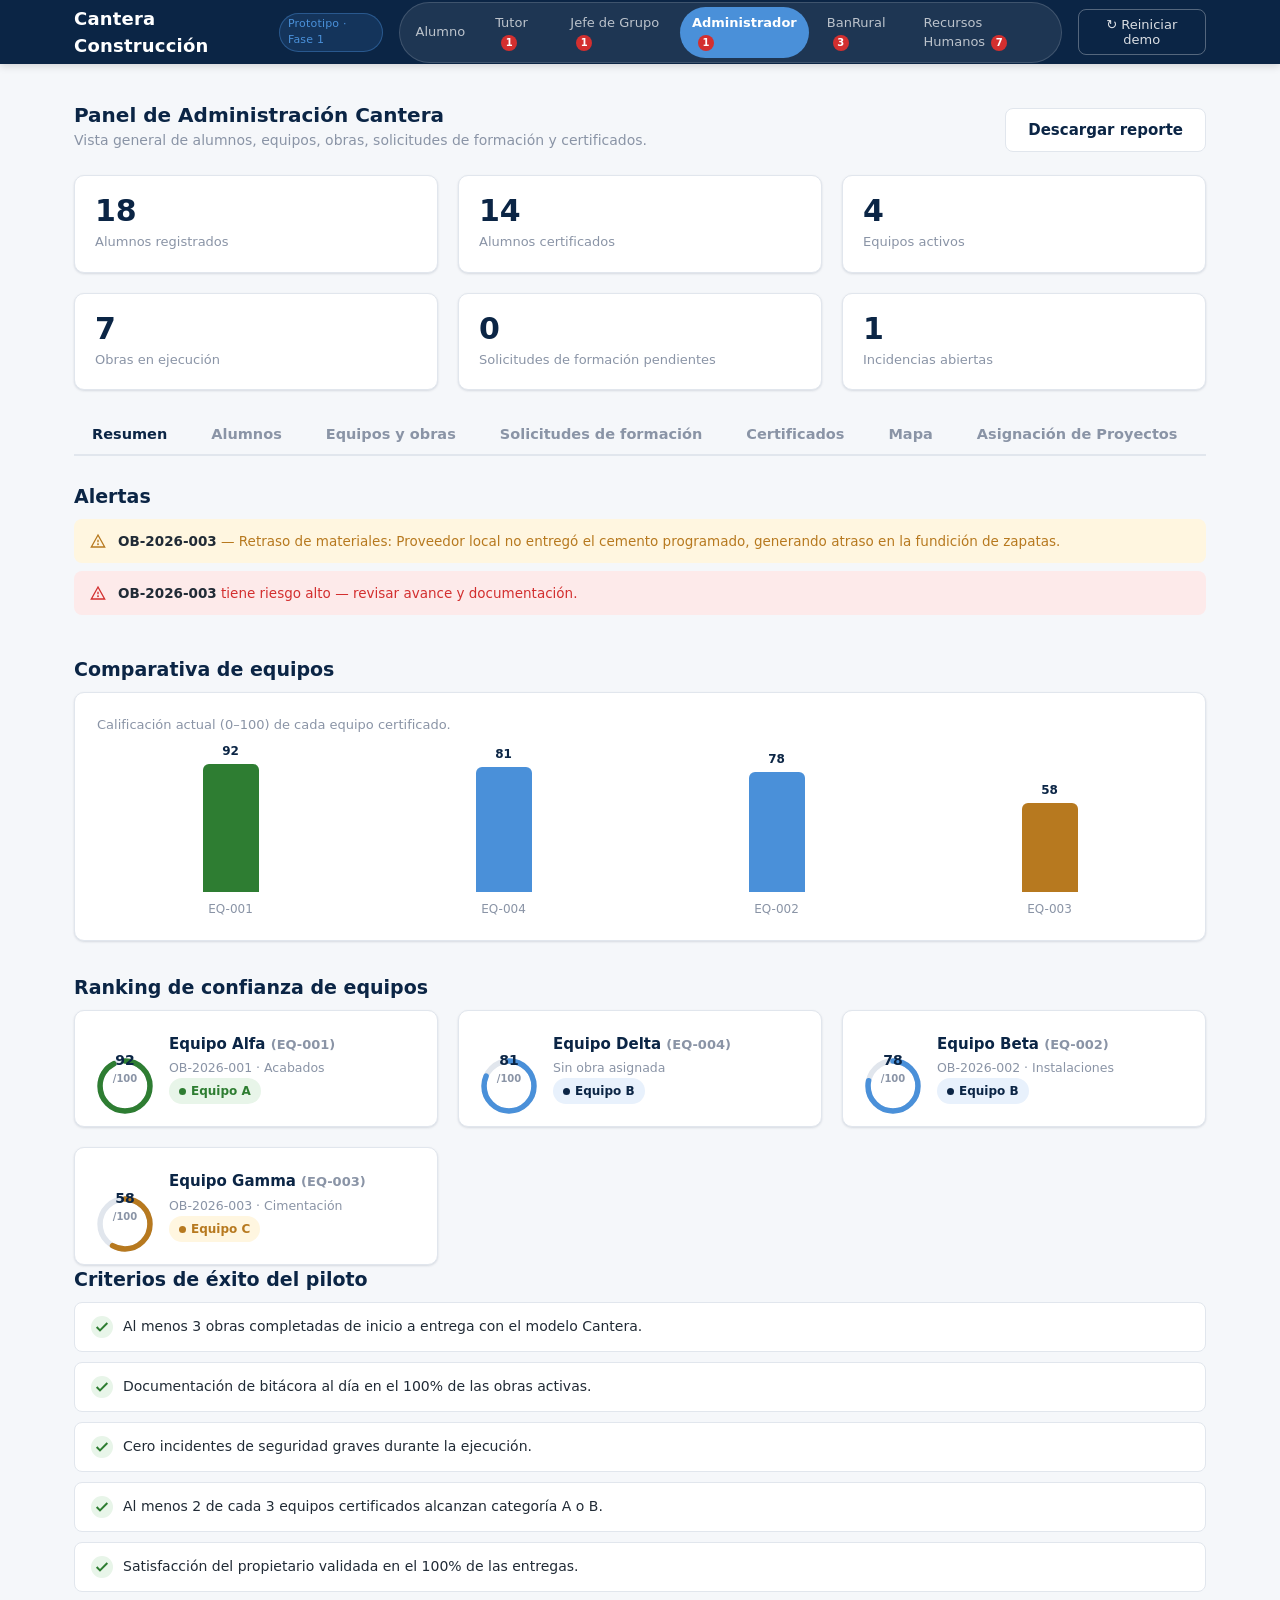
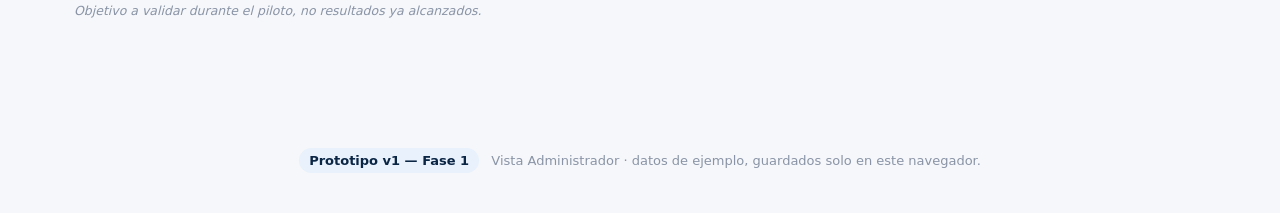
==== commit 2ff0425c: "Add Recursos Humanos link to admin.html" ====
--- a/admin.html
+++ b/admin.html
@@ -17,6 +17,7 @@
       <a href="jefe.html">Jefe de Grupo</a>
       <a href="admin.html" class="active">Administrador</a>
       <a href="financiera.html">BanRural</a>
+      <a href="rrhh.html">Recursos Humanos</a>
     </div>
     <button class="reset-demo-btn no-print">↻ Reiniciar demo</button>
   </div>
--- a/styles.css
+++ b/styles.css
@@ -24,6 +24,7 @@
    19. TUTORES Y MENSAJERÍA
    20. MAPA DE COBERTURA (Administrador)
    21. ASIGNACIÓN DE PROYECTOS (Administrador)
+RECURSOS HUMANOS
    ========================================================= */
 
 /* 1. VARIABLES DE MARCA ================================= */
@@ -254,6 +255,11 @@
   font-size: 13px;
   color: var(--gray-mid);
   font-weight: 500;
+}
+.metric-card .sub {
+  font-size: 11.5px;
+  color: var(--gray-mid);
+  margin-top: 4px;
 }
 
 .featured-card {
@@ -1435,3 +1441,64 @@
   }
   table.data-table td:first-child::before { content: none; }
 }
+
+
+/* 22. HERRAMIENTAS DE TUTORÍA (Tutor) ======================================== */
+.prioridad-card { background: var(--white); border: 1px solid var(--gray-border); border-left: 4px solid var(--red); border-radius: 10px; padding: 12px 14px; margin-bottom: 10px; }
+.prioridad-card.nivel-medio { border-left-color: var(--yellow); }
+.prioridad-card-head { display: flex; align-items: center; justify-content: space-between; gap: 8px; margin-bottom: 6px; }
+.prioridad-card-head h4 { font-size: 14px; color: var(--navy); margin: 0; }
+.prioridad-razones { display: flex; flex-wrap: wrap; gap: 6px; }
+.razon-tag { font-size: 11px; background: var(--gray-bg); color: var(--gray-mid); border-radius: 999px; padding: 3px 9px; }
+.prioridad-empty { font-size: 13px; color: var(--gray-mid); text-align: center; padding: 20px 0; }
+
+.tareas-lista { list-style: none; padding: 0; margin: 0; display: grid; gap: 8px; }
+.tarea-item { display: flex; align-items: flex-start; gap: 10px; background: var(--white); border: 1px solid var(--gray-border); border-radius: 8px; padding: 10px 12px; }
+.tarea-item.hecha { opacity: 0.55; }
+.tarea-item.hecha .tarea-texto { text-decoration: line-through; }
+.tarea-item input[type="checkbox"] { margin-top: 3px; width: 16px; height: 16px; flex-shrink: 0; }
+.tarea-texto { flex: 1; font-size: 13px; color: var(--text); }
+.tarea-meta { font-size: 11px; color: var(--gray-mid); margin-top: 2px; }
+.tarea-add-form { display: flex; gap: 8px; margin-top: 12px; flex-wrap: wrap; }
+.tarea-add-form input[type="text"] { flex: 1; min-width: 180px; }
+.tarea-add-form input[type="date"] { max-width: 150px; }
+
+.seguimiento-timeline { list-style: none; padding: 0; margin: 10px 0; display: grid; gap: 8px; }
+.seguimiento-item { border-left: 2px solid var(--sky); padding-left: 10px; }
+.seguimiento-item .fecha { font-size: 11px; color: var(--gray-mid); font-weight: 700; text-transform: uppercase; letter-spacing: .03em; }
+.seguimiento-item .nota { font-size: 13px; color: var(--text); margin: 2px 0 0; }
+.seguimiento-empty { font-size: 12.5px; color: var(--gray-mid); font-style: italic; }
+.seguimiento-form { display: flex; gap: 8px; margin-top: 10px; flex-wrap: wrap; }
+.seguimiento-form select { max-width: 130px; }
+.seguimiento-form input[type="text"] { flex: 1; min-width: 160px; }
+.btn-seguimiento-toggle { background: none; border: none; color: var(--sky); font-size: 12.5px; font-weight: 600; cursor: pointer; padding: 0; margin-top: 8px; }
+.seguimiento-panel { margin-top: 10px; padding-top: 10px; border-top: 1px dashed var(--gray-border); }
+
+/* 23. RECURSOS HUMANOS ======================================================= */
+.embudo-admision { display: grid; gap: 10px; }
+.embudo-etapa { display: flex; align-items: center; gap: 12px; }
+.embudo-etapa-label { width: 190px; font-size: 12.5px; color: var(--gray-mid); flex-shrink: 0; }
+.embudo-etapa-bar { flex: 1; background: var(--gray-bg); border-radius: 6px; height: 22px; position: relative; overflow: hidden; }
+.embudo-etapa-bar span { display: block; height: 100%; background: var(--sky); border-radius: 6px; transition: width 0.3s ease; }
+.embudo-etapa-count { width: 34px; text-align: right; font-size: 13px; font-weight: 700; color: var(--navy); flex-shrink: 0; }
+
+.rrhh-table-row { display: flex; align-items: center; gap: 12px; padding: 10px 0; border-bottom: 1px solid var(--gray-border); flex-wrap: wrap; }
+.rrhh-table-row:last-child { border-bottom: none; }
+.rrhh-table-row .avatar.sm { flex-shrink: 0; }
+.rrhh-table-row .info { flex: 1; min-width: 140px; }
+.rrhh-table-row .info h4 { font-size: 13.5px; color: var(--navy); margin: 0 0 2px; }
+.rrhh-table-row .info p { font-size: 11.5px; color: var(--gray-mid); margin: 0; }
+.rrhh-table-row select { max-width: 150px; flex-shrink: 0; }
+.rrhh-cuenta-detalle { font-size: 11px; color: var(--gray-mid); flex-shrink: 0; width: 150px; text-align: right; }
+
+.expediente-checklist { display: flex; gap: 14px; flex-wrap: wrap; flex-shrink: 0; }
+.expediente-checklist label { display: flex; align-items: center; gap: 5px; font-size: 11.5px; color: var(--text); cursor: pointer; }
+.expediente-pct { width: 42px; text-align: right; font-size: 12.5px; font-weight: 700; flex-shrink: 0; }
+.expediente-pct.completo { color: var(--green); }
+.expediente-pct.incompleto { color: var(--yellow); }
+
+@media (max-width: 700px) {
+  .rrhh-table-row { flex-direction: column; align-items: flex-start; }
+  .rrhh-cuenta-detalle { text-align: left; width: auto; }
+  .expediente-checklist { width: 100%; }
+}
